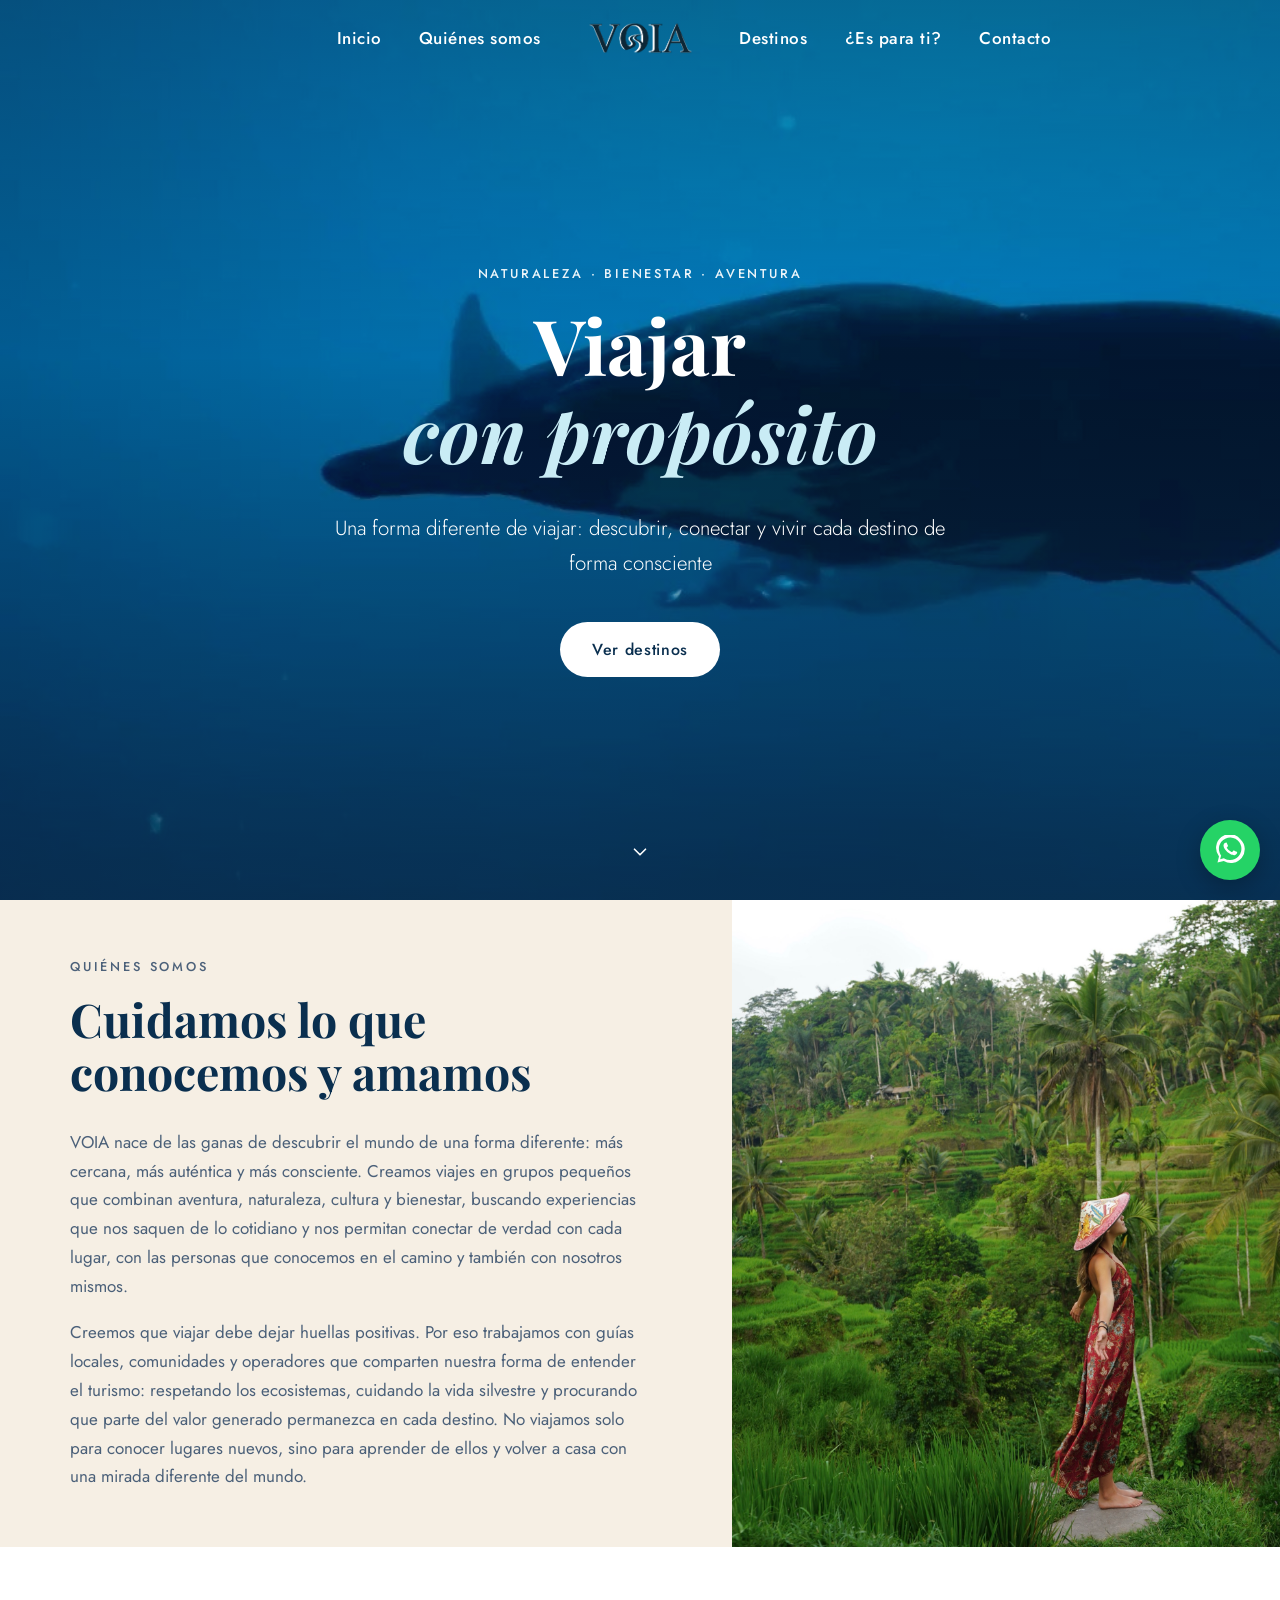
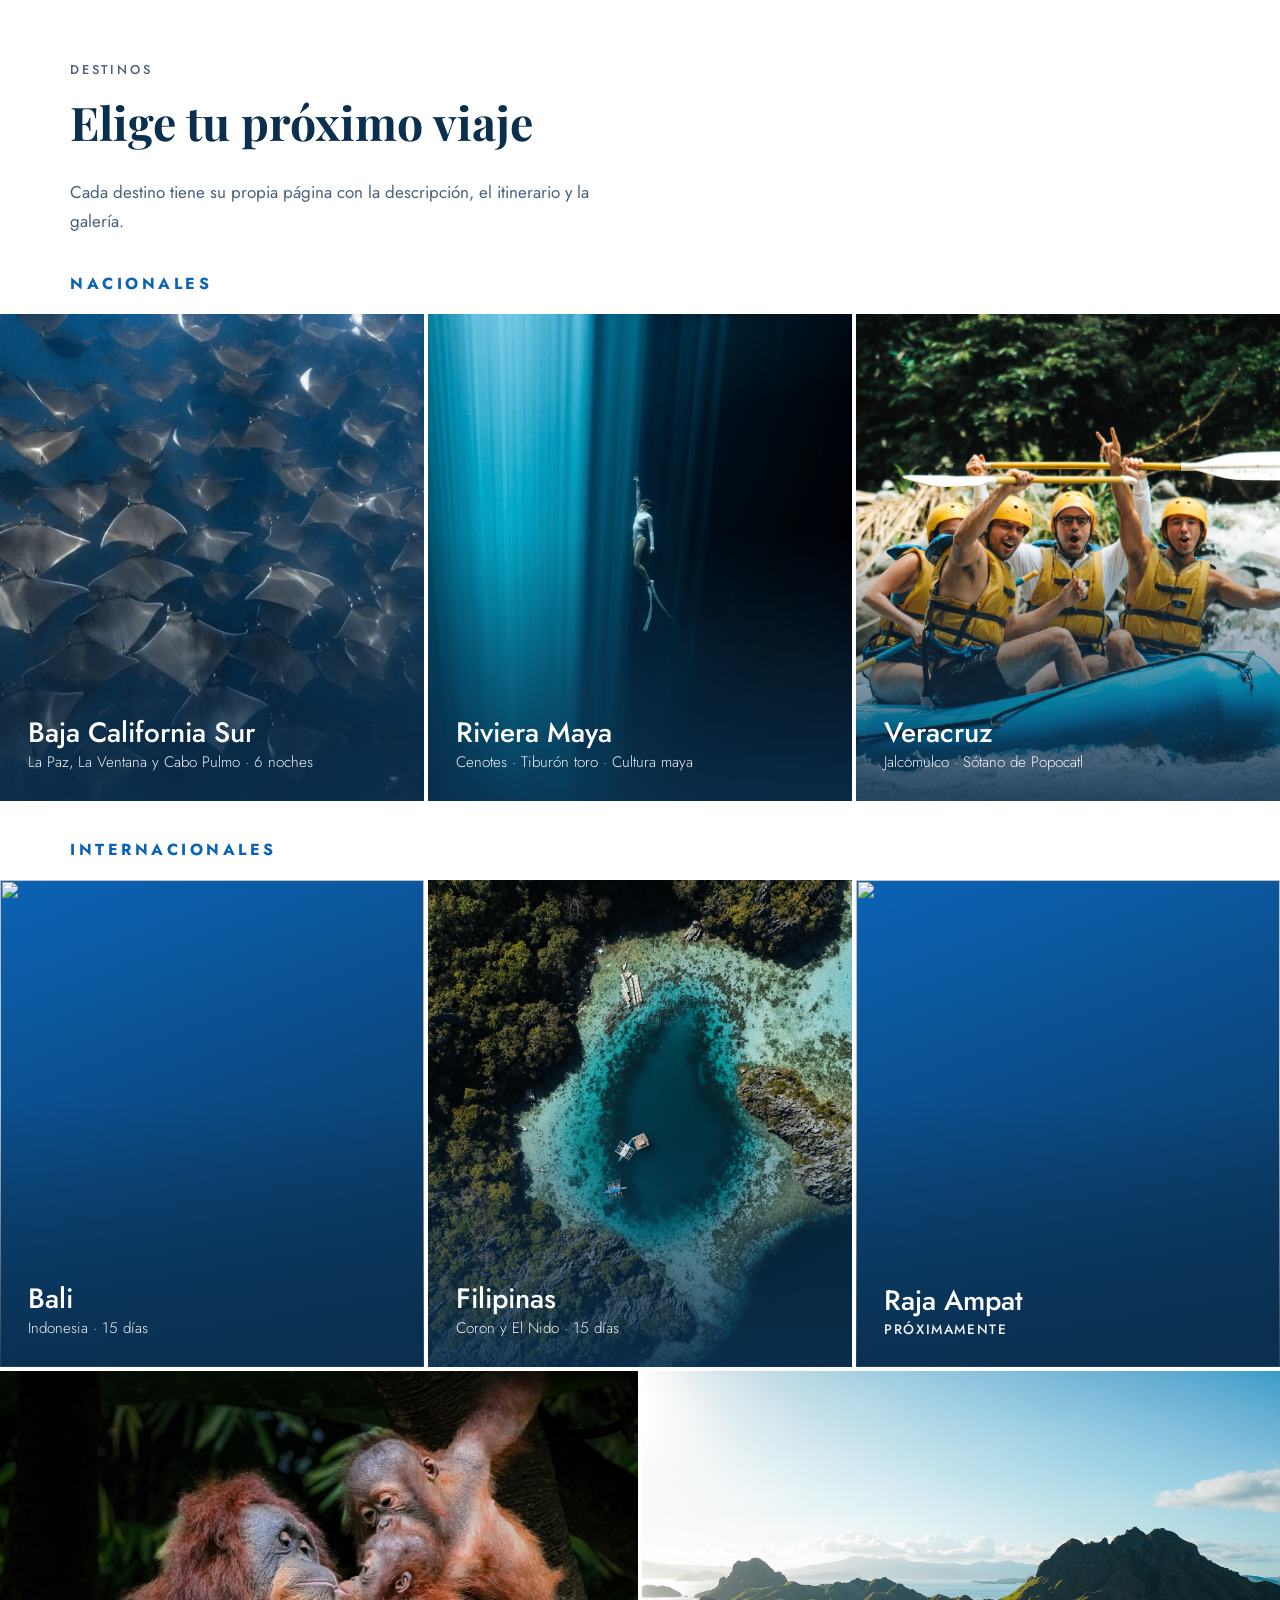
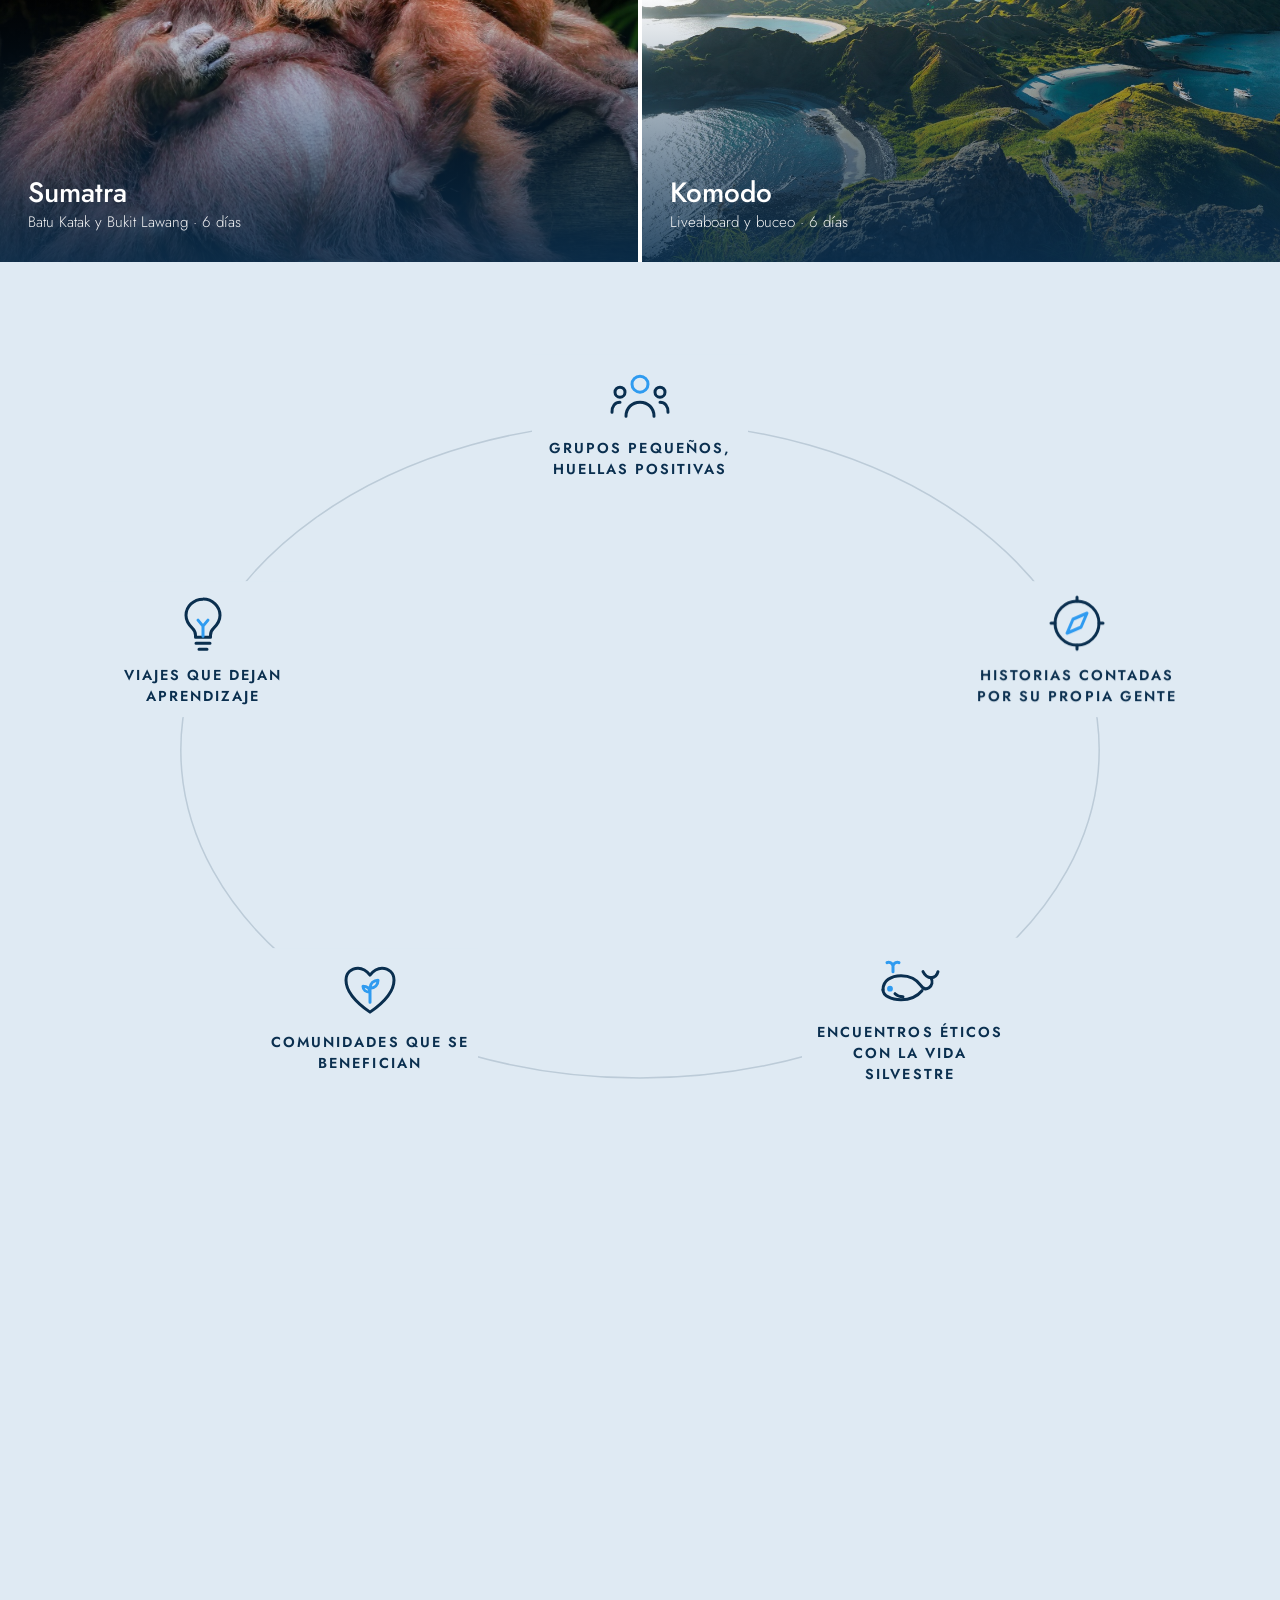
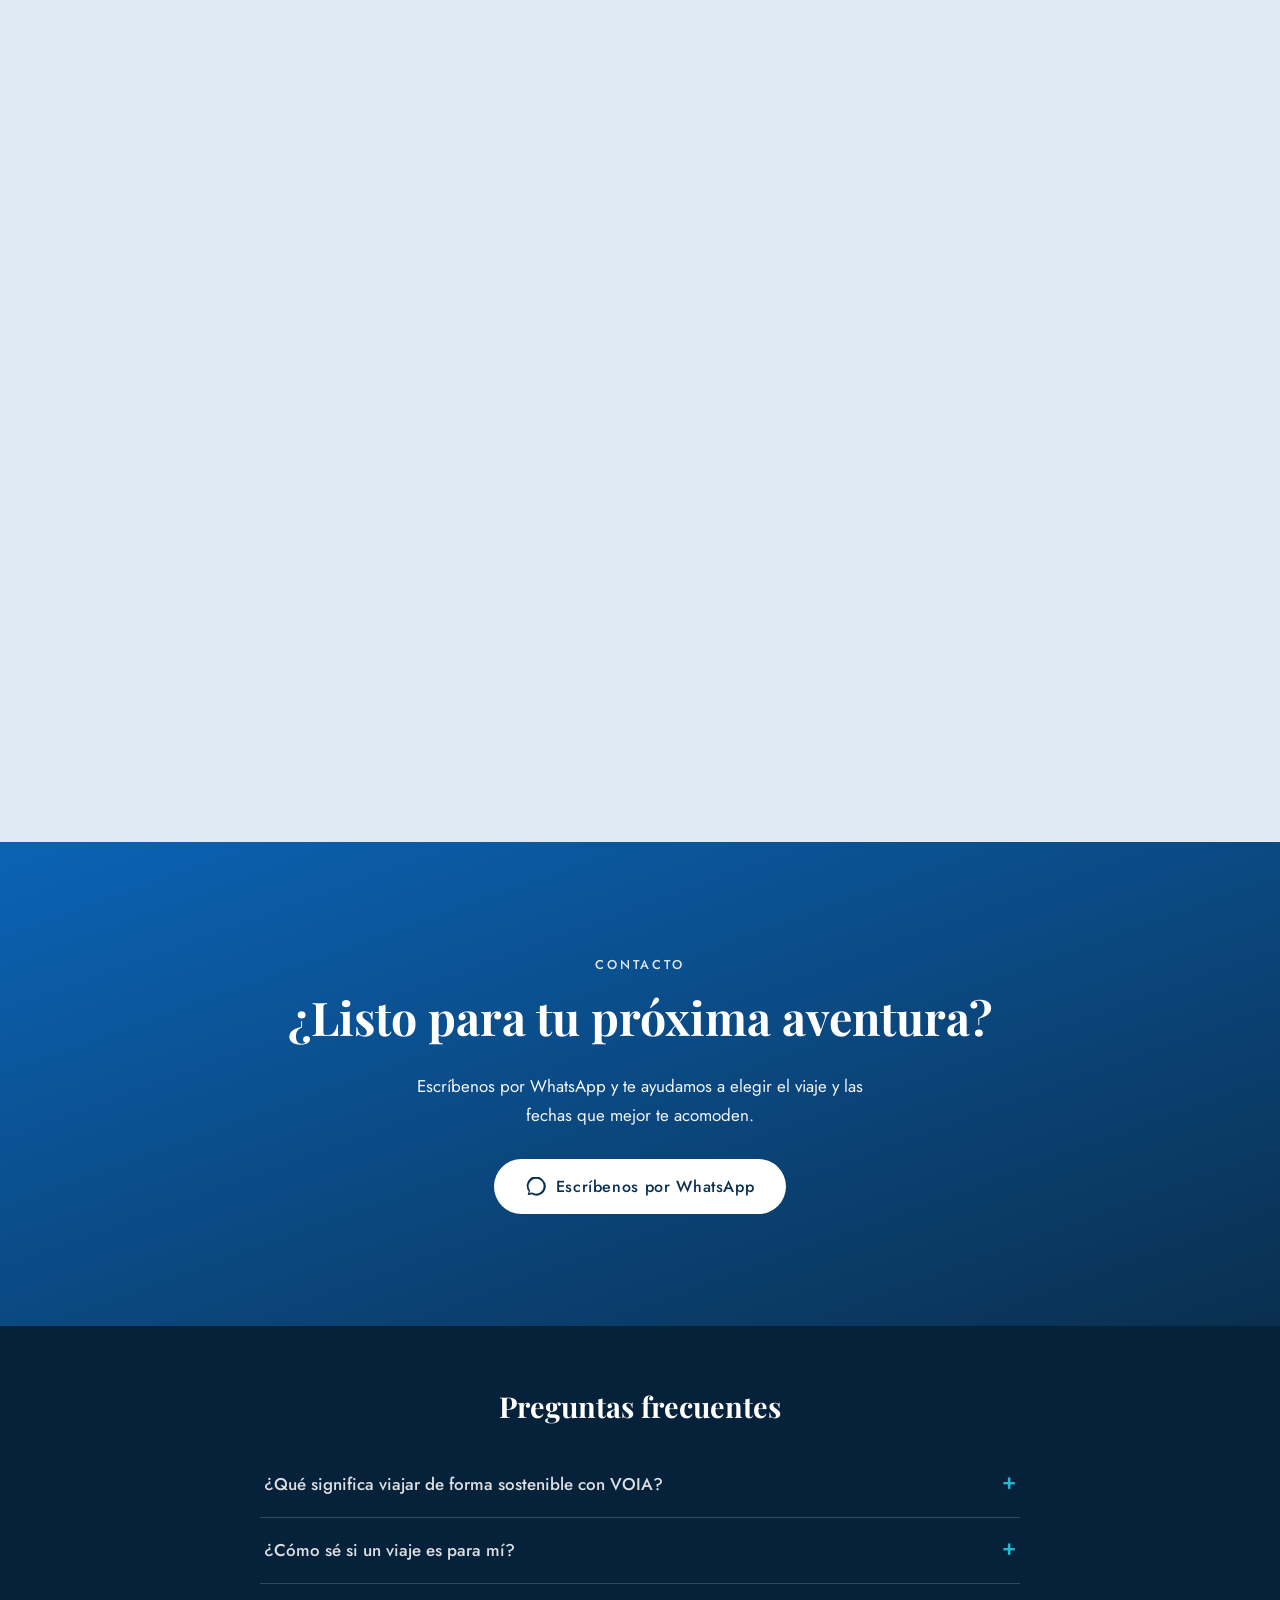
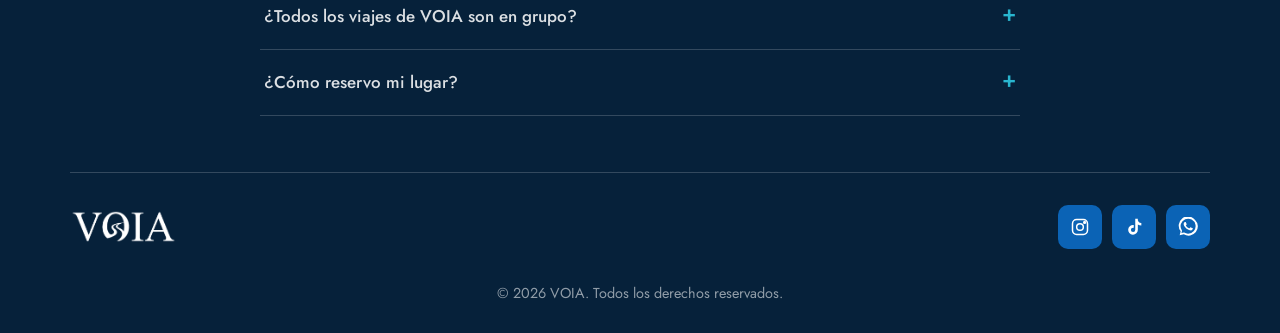
==== index.html @ d6bbbcda "Home hero: change subtitle to 'Viajar con propósito' Co-Authored-By: Claude Haiku 5.5 <noreply@anthr" ====
<!DOCTYPE html>
<html lang="es">
<head>
  <meta charset="UTF-8">
  <meta name="viewport" content="width=device-width, initial-scale=1">
  <title>VOIA | Viajar con sentido</title>
  <meta name="description" content="VOIA organiza viajes en grupos pequeños para reconectar con la naturaleza: Baja California Sur, Riviera Maya, Veracruz, Bali, Filipinas, Raja Ampat, Sumatra y Komodo.">
  <meta name="theme-color" content="#0a2f4f">
  <link rel="preconnect" href="https://fonts.googleapis.com">
  <link rel="preconnect" href="https://fonts.gstatic.com" crossorigin>
  <link href="https://fonts.googleapis.com/css2?family=Jost:wght@300;400;500;600&family=Playfair+Display:ital,wght@0,500;0,700;1,500&display=swap" rel="stylesheet">
  <link rel="preload" as="image" href="media/balimedia/web/herovoia-poster.jpg?v=3">
  <link rel="preload" as="image" href="media/logo/voia-blanco.png?v=2">
  <link rel="preload" as="image" href="media/logo/voia-azul.png?v=2">
  <link rel="icon" href="favicon.ico?v=2" sizes="32x32">
  <link rel="icon" type="image/png" sizes="48x48" href="media/logo/favicon-48.png?v=2">
  <link rel="icon" type="image/png" sizes="192x192" href="media/logo/favicon-192.png?v=2">
  <link rel="apple-touch-icon" href="media/logo/apple-touch-icon.png?v=2">
  <link rel="stylesheet" href="styles.css?v=20261007c">
  <noscript><style>.hero__video { opacity: 1 !important; }</style></noscript>
</head>
<body>
  <a class="skip-link" href="#destinos">Saltar al contenido</a>
  <div id="site-header"></div>

  <main>
    <!-- ============ INICIO (video) ============ -->
    <section class="hero" id="inicio" aria-label="Inicio">
      <video class="hero__video" autoplay muted loop playsinline preload="auto">
        <source src="media/balimedia/web/herovoia.mp4?v=3" type="video/mp4">
      </video>
      <div class="hero__shade"></div>
      <div class="hero__content">
        <p class="eyebrow">Naturaleza · Bienestar · Aventura</p>
        <h1>Viajar<br><em>con propósito</em></h1>
        <p class="hero__lead">Una forma diferente de viajar: descubrir, conectar y vivir cada destino de forma consciente</p>
        <a class="btn btn--light" href="#destinos">Ver destinos</a>
      </div>
      <a class="hero__scroll" href="#quienes-somos" aria-label="Bajar">
        <svg width="22" height="22" viewBox="0 0 24 24" fill="none" stroke="currentColor" stroke-width="1.8" stroke-linecap="round" stroke-linejoin="round" aria-hidden="true"><path d="M6 9l6 6 6-6"/></svg>
      </a>
    </section>

    <!-- ============ QUIÉNES SOMOS ============ -->
    <section class="about" id="quienes-somos">
      <div class="about__text">
        <p class="eyebrow eyebrow--dark">Quiénes somos</p>
        <h2>Cuidamos lo que conocemos y amamos</h2>
        <p>VOIA nace de las ganas de descubrir el mundo de una forma diferente: más cercana, más auténtica y más consciente. Creamos viajes en grupos pequeños que combinan aventura, naturaleza, cultura y bienestar, buscando experiencias que nos saquen de lo cotidiano y nos permitan conectar de verdad con cada lugar, con las personas que conocemos en el camino y también con nosotros mismos.</p>
        <p>Creemos que viajar debe dejar huellas positivas. Por eso trabajamos con guías locales, comunidades y operadores que comparten nuestra forma de entender el turismo: respetando los ecosistemas, cuidando la vida silvestre y procurando que parte del valor generado permanezca en cada destino. No viajamos solo para conocer lugares nuevos, sino para aprender de ellos y volver a casa con una mirada diferente del mundo.</p>
      </div>
      <div class="about__img">
        <img src="media/balimedia/bali1-web.jpg" alt="Una mujer con sombrero cónico y vestido rojo, de pie frente a los arrozales en terrazas de Bali" loading="lazy">
      </div>
    </section>

    <!-- ============ DESTINOS ============ -->
    <section class="destinations section" id="destinos">
      <div class="container destinations__head">
        <p class="eyebrow eyebrow--dark">Destinos</p>
        <h2>Elige tu próximo viaje</h2>
        <p>Cada destino tiene su propia página con la descripción, el itinerario y la galería.</p>
      </div>

      <h3 class="group-title container">Nacionales</h3>
      <div class="grid" id="gridNacionales"></div>

      <h3 class="group-title container">Internacionales</h3>
      <div class="grid" id="gridInternacionales"></div>
    </section>

    <!-- ============ VALOR DIFERENCIAL ============ -->
    <section class="values" id="diferencial" aria-labelledby="valuesTitle">
      <div class="values__sticky">
        <div class="values__stage">
          <!-- Trayectoria: se dibuja en sentido horario con el scroll (solo en pantallas anchas) -->
          <svg class="values__ring" aria-hidden="true" focusable="false"><path class="ring__track"/><path class="ring__draw" pathLength="1"/></svg>

          <div class="values__center">
            <div class="values__markwrap">
              <svg class="values__markring" viewBox="0 0 80 80" aria-hidden="true" focusable="false"><circle class="ring__track" cx="40" cy="40" r="37"/><circle class="ring__draw" cx="40" cy="40" r="37" pathLength="1" transform="rotate(-90 40 40)"/></svg>
              <svg class="values__mark" width="56" height="56" viewBox="0 0 64 64" fill="none" stroke-width="3" stroke-linecap="round" stroke-linejoin="round" aria-hidden="true"><path class="a" d="M32 54V30"/><path class="a" d="M32 34c0-9 6-14 16-14 0 9-6 14-16 14z"/><path d="M32 42c0-7-5-11-14-11 0 7 5 11 14 11z"/></svg>
            </div>
            <h2 id="valuesTitle"><span class="brand-inline">VOIA</span> Viajar <br>para <span class="brand-inline">aprender</span> <br><span class="brand-inline">VOIA</span> Aprender <br>para <span class="brand-inline">cuidar</span></h2>
            <p class="values__intro">En VOIA un viaje no termina cuando vuelves a casa. Diseñamos cada ruta para acercarte a su cultura y naturaleza. Buscamos aprender de las personas que nos reciben e impactar de forma positiva cada lugar. Estos son nuestros principios.</p>
          </div>

          <ul class="values__wheel">
          <li class="goal goal--top" style="--gx:0; --gy:-1">
            <div class="goal__face">
              <svg class="goal__icon" viewBox="0 0 64 64" fill="none" stroke-width="3" stroke-linecap="round" stroke-linejoin="round" aria-hidden="true"><circle class="a" cx="32" cy="20" r="8"/><path d="M18 52c0-8 6-14 14-14s14 6 14 14"/><circle cx="12" cy="28" r="5"/><path d="M4 48c0-6 3-10 8-10"/><circle cx="52" cy="28" r="5"/><path d="M60 48c0-6-3-10-8-10"/></svg>
              <h3 class="goal__title"><button type="button" class="goal__toggle" aria-expanded="false" aria-controls="goal-desc-1">Grupos pequeños, huellas positivas</button></h3>
            </div>
            <div class="goal__panel" id="goal-desc-1">
              <strong class="goal__panel-title" aria-hidden="true">Grupos pequeños, huellas positivas</strong>
              <p>Viajamos en grupos pequeños para conocernos, compartir la aventura y llegar a lugares donde un grupo grande tendría más dificultades. En cada destino buscamos aportar algo positivo y dejar los lugares mejor de como los encontramos.</p>
            </div>
          </li>
          <li class="goal" style="--gx:0.951; --gy:-0.309">
            <div class="goal__face">
              <svg class="goal__icon" viewBox="0 0 64 64" fill="none" stroke-width="3" stroke-linecap="round" stroke-linejoin="round" aria-hidden="true"><circle cx="32" cy="32" r="22"/><path class="a" d="M42 22l-6 14-14 6 6-14z"/><path d="M32 6v4M32 54v4M6 32h4M54 32h4"/></svg>
              <h3 class="goal__title"><button type="button" class="goal__toggle" aria-expanded="false" aria-controls="goal-desc-2">Historias contadas por su propia gente</button></h3>
            </div>
            <div class="goal__panel" id="goal-desc-2">
              <strong class="goal__panel-title" aria-hidden="true">Historias contadas por su propia gente</strong>
              <p>Recorremos cada destino con guías locales que conocen sus caminos, su historia y su vida cotidiana. Nos ayudan a reconocer lo que vemos y comparten su manera de vivir y entender el lugar que visitamos.</p>
            </div>
          </li>
          <li class="goal" style="--gx:0.588; --gy:0.809">
            <div class="goal__face">
              <svg class="goal__icon" viewBox="0 0 64 64" fill="none" stroke-width="3" stroke-linecap="round" stroke-linejoin="round" aria-hidden="true"><path d="M5 42C5 33 13 28 23 28c9 0 16 4 20 10 2 3 5 4 8 2 3-2 4-6 2-10"/><path d="M53 30c-3 0-6-2-8-6M53 30c3 0 6-2 7-6"/><path d="M5 42c0 6 8 10 18 10 9 0 16-3 21-9"/><path d="M17 46c2 2 5 3 8 3"/><path class="a" d="M15 24v-6M15 18c-1-3-4-4-6-3M15 18c1-3 4-4 6-3"/><circle class="a" cx="12" cy="41" r="1.4"/></svg>
              <h3 class="goal__title"><button type="button" class="goal__toggle" aria-expanded="false" aria-controls="goal-desc-3">Encuentros éticos con la vida silvestre</button></h3>
            </div>
            <div class="goal__panel" id="goal-desc-3">
              <strong class="goal__panel-title" aria-hidden="true">Encuentros éticos con la vida silvestre</strong>
              <p>Ver animales en libertad es una de las grandes joyas del viaje. Mantenemos la distancia, evitamos alimentarlos o perseguirlos y seguimos las indicaciones de los guías. Cada encuentro depende de los animales y de las condiciones.</p>
            </div>
          </li>
          <li class="goal" style="--gx:-0.588; --gy:0.809">
            <div class="goal__face">
              <svg class="goal__icon" viewBox="0 0 64 64" fill="none" stroke-width="3" stroke-linecap="round" stroke-linejoin="round" aria-hidden="true"><path d="M32 54C12 40 8 30 8 22c0-7 5-12 12-12 5 0 9 3 12 7 3-4 7-7 12-7 7 0 12 5 12 12 0 8-4 18-24 32z"/><path class="a" d="M32 44V30m0 0c0-5 4-8 8-8 0 5-3 8-8 8zm0 4c0-4-3-6-7-6 0 4 3 6 7 6z"/></svg>
              <h3 class="goal__title"><button type="button" class="goal__toggle" aria-expanded="false" aria-controls="goal-desc-4">Comunidades que se benefician</button></h3>
            </div>
            <div class="goal__panel" id="goal-desc-4">
              <strong class="goal__panel-title" aria-hidden="true">Comunidades que se benefician</strong>
              <p>Elegimos alojamientos, restaurantes, guías y otros servicios locales para que parte del dinero del viaje llegue a quienes viven en el destino. Sus negocios y su trabajo son parte de lo que hace posible nuestra experiencia.</p>
            </div>
          </li>
          <li class="goal" style="--gx:-0.951; --gy:-0.309">
            <div class="goal__face">
              <svg class="goal__icon" viewBox="0 0 64 64" fill="none" stroke-width="3" stroke-linecap="round" stroke-linejoin="round" aria-hidden="true"><path d="M32 8C22.5 8 15 15.2 15 24.2c0 5.8 2.8 9.6 6.5 13 2.1 2 3 3.8 3 6.8V46h15v-2c0-3 .9-4.8 3-6.8 3.7-3.4 6.5-7.2 6.5-13C49 15.2 41.5 8 32 8z"/><path d="M25 52h14M28 58h8"/><path class="a" d="M27 29l5 6 5-6M32 35v10"/></svg>
              <h3 class="goal__title"><button type="button" class="goal__toggle" aria-expanded="false" aria-controls="goal-desc-5">Viajes que dejan aprendizaje</button></h3>
            </div>
            <div class="goal__panel" id="goal-desc-5">
              <strong class="goal__panel-title" aria-hidden="true">Viajes que dejan aprendizaje</strong>
              <p>Queremos que te lleves algo más que buenas fotos. Por eso, en cada viaje buscamos conocer la cultura y tradiciones de cada lugar, así como los retos que enfrentan. Que vuelvas con historias, conocimientos y una mirada más consciente sobre los lugares que visitas.</p>
            </div>
          </li>
          </ul>

          <svg class="values__head" aria-hidden="true" focusable="false"><circle r="6"/></svg>
        </div>
      </div>
    </section>

    <!-- ============ CONTACTO ============ -->
    <section class="contact section" id="contacto">
      <div class="container contact__inner">
        <p class="eyebrow">Contacto</p>
        <h2>¿Listo para tu próxima aventura?</h2>
        <p>Escríbenos por WhatsApp y te ayudamos a elegir el viaje y las fechas que mejor te acomoden.</p>
        <a class="btn btn--light" href="#" data-wa>
          <svg width="20" height="20" viewBox="0 0 24 24" fill="currentColor" aria-hidden="true"><path d="M20.5 3.5A11 11 0 0 0 3.2 17.1L2 22l5-1.3A11 11 0 0 0 20.5 3.5zM12 20a9 9 0 0 1-4.6-1.3l-.3-.2-3 .8.8-2.9-.2-.3A9 9 0 1 1 12 20z"/></svg>
          Escríbenos por WhatsApp
        </a>
      </div>
    </section>
  </main>

  <div id="site-footer"></div>

  <script src="data.js?v=20261007c"></script>
  <script src="site.js?v=20261007c"></script>
  <script src="home.js?v=20261007c"></script>
  <script src="values.js?v=20261007c"></script>
</body>
</html>
---- styles.css ----
:root {
  --navy: #0a2f4f;
  --blue: #0b63b5;
  --blue-bright: #2f9bf0;
  --aqua: #29b6cf;
  --sky: #dfeaf3;
  --sand: #f6efe4;
  --forest: #1f5c4d;
  --ink: #10233a;
  --muted: #4b6079;
  --line: #cfe0ee;
  --white: #fff;
  --font-body: "Jost", system-ui, sans-serif;
  --font-display: "Playfair Display", Georgia, serif;
  --nav-h: 76px;
  --ease: cubic-bezier(.22, .61, .36, 1);
}

*, *::before, *::after { box-sizing: border-box; }
html { scroll-behavior: smooth; scroll-padding-top: var(--nav-h); }
body { margin: 0; font-family: var(--font-body); font-size: 1.0625rem; line-height: 1.7; color: var(--ink); background: var(--white); -webkit-font-smoothing: antialiased; }
img, video { max-width: 100%; display: block; }
a { color: inherit; }
h1, h2, h3 { font-family: var(--font-display); line-height: 1.15; margin: 0 0 .6em; color: var(--navy); }
h2 { font-size: clamp(1.9rem, 4vw, 2.9rem); }
p { margin: 0 0 1em; }
:focus-visible { outline: 3px solid var(--blue-bright); outline-offset: 3px; }

.container { width: min(1140px, 100% - 32px); margin-inline: auto; }
.section { padding: clamp(64px, 10vw, 112px) 0; }
.skip-link { position: absolute; left: -999px; top: 8px; background: var(--white); padding: 8px 14px; z-index: 200; }
.skip-link:focus { left: 8px; }

.eyebrow { font-size: .8rem; letter-spacing: .22em; text-transform: uppercase; font-weight: 500; color: rgba(255,255,255,.92); margin-bottom: 1.2em; }
.eyebrow--dark { color: var(--blue); }

/* Títulos en mayúsculas espaciadas (estilo de las páginas de destino) */
.h-caps { font-family: var(--font-body); font-weight: 500; text-transform: uppercase; letter-spacing: .14em; font-size: clamp(1.5rem, 3vw, 2.1rem); }
.h-sub { font-family: var(--font-body); font-weight: 600; text-transform: uppercase; letter-spacing: .14em; font-size: .95rem; margin: 2em 0 1em; }

/* Botones */
.btn { display: inline-flex; align-items: center; gap: 10px; padding: 14px 32px; min-height: 48px; border-radius: 999px; font-weight: 500; letter-spacing: .04em; text-decoration: none; cursor: pointer; border: 0; font-family: inherit; font-size: 1rem; transition: transform .25s var(--ease), background .25s, color .25s; }
.btn:hover { transform: translateY(-2px); }
.btn--light { background: var(--white); color: var(--navy); }
.btn--light:hover { background: var(--aqua); }
.btn--solid { background: var(--blue); color: var(--white); }
.btn--solid:hover { background: var(--navy); }
.link-btn { background: none; border: 0; color: var(--blue); font: inherit; font-weight: 500; text-decoration: underline; text-underline-offset: 4px; cursor: pointer; min-height: 44px; padding: 0 4px; }
.link-btn:hover { color: var(--navy); }
.chip { display: inline-block; background: var(--sky); color: var(--blue); padding: 4px 14px; border-radius: 999px; font-size: .9rem; font-weight: 500; }

/* ---------- MENÚ ---------- */
.nav { position: fixed; inset: 0 0 auto 0; z-index: 100; height: var(--nav-h); transition: background .3s, box-shadow .3s; }
.nav.is-solid { background: rgba(255,255,255,.96); backdrop-filter: blur(10px); box-shadow: 0 1px 0 rgba(10,47,79,.08); }
.nav__inner { height: 100%; display: flex; justify-content: center; align-items: center; }
.nav__links { display: grid; grid-template-columns: 1fr auto 1fr; align-items: center; column-gap: clamp(20px, 3vw, 44px); width: min(1180px, 100% - 32px); list-style: none; margin: 0; padding: 0; }
.nav__group { display: flex; align-items: center; gap: clamp(14px, 2.6vw, 40px); }
.nav__group--l { justify-content: flex-end; }
.nav__group--r { justify-content: flex-start; }
.nav__links a { text-decoration: none; color: var(--white); font-weight: 500; letter-spacing: .03em; padding: 10px 2px; position: relative; transition: color .3s; }
.nav__links a:not(.logo)::after { content: ""; position: absolute; left: 0; right: 100%; bottom: 4px; height: 2px; background: var(--aqua); transition: right .3s var(--ease); }
.nav__links a:not(.logo):hover::after { right: 0; }
.nav.is-solid .nav__links a { color: var(--navy); }
.logo { font-family: var(--font-display); font-weight: 700; font-size: 1.9rem; letter-spacing: .28em; padding-left: .28em !important; }
/* Logo del menú: dos versiones del mismo diseño. Blanco sobre el video / la portada; azul cuando el menú se vuelve blanco al bajar. */
/* Tamaño: la tinta del logo mide 101 px de ancho, igual que el texto "VOIA" anterior, y la caja del menú conserva su ancho (118 px)
   para que los enlaces queden exactamente donde estaban. */
.logo--img { display: grid; place-items: center; width: 118px; padding: 0 !important; line-height: 0; letter-spacing: 0; }
.logo--img .logo__img { grid-area: 1 / 1; width: 107px; height: auto; transition: opacity .3s; }
.logo--img .logo__img--azul { opacity: 0; }
.nav.is-solid .logo--img .logo__img--blanco { opacity: 0; }
.nav.is-solid .logo--img .logo__img--azul { opacity: 1; }
.nav__toggle { display: none; }

/* ---------- PORTADA ---------- */
.hero { position: relative; min-height: 100svh; display: grid; place-items: center; text-align: center; color: var(--white); overflow: hidden; background: var(--navy) url("media/balimedia/web/herovoia-poster.jpg?v=3") center / cover no-repeat; }
.hero__video { position: absolute; inset: 0; width: 100%; height: 100%; object-fit: cover; opacity: 0; transition: opacity .8s ease; }
/* El video solo se muestra cuando de verdad está corriendo (home.js agrega is-video-on). Mientras tanto, o si el navegador bloquea
   el autoplay, se ve la imagen de portada del fondo, sin botones ni el círculo de play de Safari. */
.hero.is-video-on .hero__video { opacity: 1; }
.hero__shade { position: absolute; inset: 0; background: linear-gradient(180deg, rgba(10,47,79,.55) 0%, rgba(10,47,79,.2) 40%, rgba(10,47,79,.78) 100%); }
.hero__content { position: relative; padding: 120px 16px 80px; max-width: 860px; }
.hero h1 { color: var(--white); font-size: clamp(2.4rem, 7vw, 4.8rem); margin-bottom: .45em; }
.hero h1 em { color: #c9ecf5; }
.hero__lead { font-size: clamp(1.05rem, 2vw, 1.28rem); font-weight: 300; max-width: 620px; margin: 0 auto 2em; }
.hero__scroll { position: absolute; bottom: 24px; left: 50%; translate: -50% 0; color: var(--white); width: 48px; height: 48px; display: grid; place-items: center; animation: bob 2.4s ease-in-out infinite; }
@keyframes bob { 50% { transform: translateY(8px); } }
/* Respaldo: por si Safari dibuja su botón de play sobre el video bloqueado (el video ya está oculto con opacity: 0 hasta que corre) */
.hero__video::-webkit-media-controls,
.hero__video::-webkit-media-controls-panel,
.hero__video::-webkit-media-controls-overlay-play-button,
.hero__video::-webkit-media-controls-start-playback-button { display: none !important; -webkit-appearance: none; }

/* ---------- QUIÉNES SOMOS ---------- */
/* La sección ocupa todo el ancho: [margen] [texto] [espacio] [imagen hasta el borde derecho].
   El texto conserva su posición de siempre (alineado con el resto de la página). */
.about {
  --gap: clamp(32px, 6vw, 80px);
  --wrap: min(1140px, 100% - 32px);
  background: var(--sand);
  display: grid;
  grid-template-columns: calc((100% - var(--wrap)) / 2) calc((var(--wrap) - var(--gap)) * .55) var(--gap) 1fr;
  overflow: hidden;
}
.about__text { grid-column: 2; grid-row: 1; align-self: center; padding-block: clamp(36px, 4.5vw, 56px); }
.about__text > :last-child { margin-bottom: 0; }
.about__text p { color: var(--muted); max-width: 58ch; }
.about__img { grid-column: 4; grid-row: 1; position: relative; min-height: 0; }
.about__img img { position: absolute; inset: 0; display: block; width: 100%; height: 100%; object-fit: cover; object-position: 65% 88%; border-radius: 0; }

/* ---------- VALOR DIFERENCIAL ---------- */
/* Rueda interactiva: el mensaje central y las cinco metas aparecen con el scroll.
   Modos (los pone values.js): is-wheel = rueda en pantallas anchas · is-stack = tarjetas en pantallas angostas
   is-scrolly = la sección queda fija mientras dura la animación (se desactiva con "reducir movimiento"). */
.values { --stage-top: 0px; --sl: 300; background: var(--sky); text-align: center; position: relative; }
.values svg { stroke: var(--navy); }
.values svg .a { stroke: var(--blue-bright); }
.brand-inline { color: var(--blue); }

.values__stage { position: relative; display: flex; flex-direction: column; align-items: center; justify-content: center; gap: clamp(14px, 3vh, 28px); padding: clamp(56px, 9vw, 96px) 16px; }
.values.is-scrolly, .values.is-wheel { --stage-top: var(--nav-h); }
.values.is-scrolly { height: calc(100vh + var(--sl) * 1vh); height: calc(100svh + var(--sl) * 1svh); }
.values.is-scrolly .values__sticky { position: sticky; top: 0; height: 100vh; height: 100svh; overflow: hidden; }
.values.is-wheel:not(.is-scrolly) .values__sticky { position: relative; height: max(100svh, 720px); }
.values.is-scrolly .values__stage, .values.is-wheel .values__stage { position: absolute; inset: var(--stage-top) 0 0 0; padding: 8px 16px 12px; }
.values.is-wheel .values__stage { display: block; padding: 0; }

/* Mensaje central */
.values__center { width: min(100%, 560px); opacity: var(--ci, 1); transform: translateY(calc((1 - var(--ci, 1)) * 18px)); }
.values__markwrap { position: relative; display: grid; place-items: center; width: 64px; height: 64px; margin: 0 auto 8px; }
.values__markring { position: absolute; inset: 0; width: 100%; height: 100%; }
.values__mark { width: 40px; height: 40px; }
.values h2 { font-family: var(--font-body); font-weight: 600; text-transform: uppercase; letter-spacing: .12em; font-size: clamp(1rem, 4.4vw, 1.6rem); line-height: 1.3; margin: 0 0 .5em; text-wrap: balance; }
.values__intro { margin: 0 auto; max-width: 52ch; color: var(--ink); font-size: clamp(.875rem, 2.9vw, 1rem); line-height: 1.55; }
.values.is-wheel .values__center { position: absolute; left: 50%; top: 50%; width: var(--cw, 440px); transform: translate(-50%, calc(-50% + var(--dy, 0px) + (1 - var(--ci, 1)) * 18px)); }
.values.is-wheel .values__markwrap { width: 44px; height: 44px; }
.values.is-wheel .values__markring { display: none; }
.values.is-wheel h2 { font-size: calc(clamp(1.05rem, 1.65rem * var(--s, 1), 1.65rem) * var(--cs, 1)); }
.values.is-wheel .values__intro { font-size: max(.85rem, calc(.95rem * var(--cs, 1))); }
.values.is-tight .values__markwrap { display: none; }
.values.is-tighter .values__intro { position: absolute; width: 1px; height: 1px; margin: -1px; overflow: hidden; clip: rect(0 0 0 0); white-space: nowrap; }

/* Trayectoria (se dibuja en sentido horario desde las 12) */
.values__ring, .values__head { display: none; position: absolute; inset: 0; width: 100%; height: 100%; overflow: visible; pointer-events: none; }
.values.is-wheel .values__ring, .values.is-wheel .values__head { display: block; }
.ring__track { fill: none; stroke: rgba(10, 47, 79, .16); stroke-width: 1.5; }
.ring__draw { fill: none; stroke: var(--blue-bright); stroke-width: 2.5; stroke-linecap: round; stroke-dasharray: 1 1; stroke-dashoffset: 1; }
.values__head circle { fill: var(--blue-bright); stroke: var(--sky); stroke-width: 3; opacity: 0; }

/* Las cinco metas */
.values__wheel { list-style: none; margin: 0; padding: 0; }
.values.is-wheel .values__wheel { position: absolute; inset: 0; pointer-events: none; }
.values.is-wheel .goal { position: absolute; left: calc(50% + var(--rx, 300px) * var(--gx)); top: calc(50% + var(--ry, 220px) * var(--gy)); width: calc(216px * var(--s, 1)); transform: translate(-50%, -50%); pointer-events: auto; }
.values.is-stack .values__wheel { display: grid; grid-template-columns: repeat(2, minmax(0, 1fr)); gap: 12px; width: min(100%, 600px); }
.values.is-stack .goal { align-self: start; }
.values.is-stack .goal:nth-child(even) { margin-top: 18px; }
.values.is-stack .goal:last-child { grid-column: 1 / -1; justify-self: center; width: calc(50% - 6px); }

.goal.is-active { z-index: 20; }
.goal.is-pending { pointer-events: none; } /* aún sin aparecer: no reacciona al ratón, pero el teclado sí puede llegar */
.goal__face { position: relative; display: flex; flex-direction: column; align-items: center; gap: calc(10px * var(--s, 1)); padding: 10px 8px; background: var(--sky); opacity: var(--g, 1); transform: translateY(calc((1 - var(--g, 1)) * 28px)) scale(calc(.92 + .08 * var(--g, 1))); will-change: transform, opacity; }
.values.is-stack .goal__face { background: rgba(255, 255, 255, .62); border-radius: 14px; padding: 14px 8px 12px; }
.goal__icon { flex: none; width: calc(64px * var(--s, 1)); height: calc(64px * var(--s, 1)); }
.values.is-stack .goal__icon { width: 46px; height: 46px; }
.goal__title { font-family: var(--font-body); font-weight: 600; text-transform: uppercase; letter-spacing: .14em; font-size: max(.75rem, calc(.9rem * var(--s, 1))); line-height: 1.45; margin: 0; color: var(--navy); }
.values.is-stack .goal__title { font-size: .76rem; letter-spacing: .1em; }
.goal__toggle { background: none; border: 0; padding: 0; margin: 0; font: inherit; color: inherit; letter-spacing: inherit; text-transform: inherit; text-align: inherit; cursor: pointer; }
.goal__toggle::after { content: ""; position: absolute; inset: -6px; }
.goal__toggle:focus-visible { outline: none; }
.goal__toggle:focus-visible::after { outline: 3px solid var(--blue-bright); border-radius: 12px; }

/* Tarjeta con la descripción (cursor, foco de teclado o toque) */
.goal__panel { position: absolute; left: 50%; top: 50%; z-index: 30; width: min(290px, calc(100vw - 32px)); padding: 18px 20px 20px; border-radius: 12px; background: rgba(10, 47, 79, .96); color: var(--white); text-align: left; box-shadow: 0 18px 40px rgba(6, 33, 58, .35); opacity: 0; visibility: hidden; pointer-events: none; transform: translate(-50%, -50%) scale(.94); transition: opacity .28s var(--ease), transform .28s var(--ease), visibility 0s linear .28s; }
.goal__panel-title { display: block; font-family: var(--font-body); font-weight: 600; text-transform: uppercase; letter-spacing: .12em; font-size: .78rem; color: var(--aqua); margin-bottom: 8px; }
.goal__panel p { margin: 0; font-size: .95rem; line-height: 1.55; color: var(--white); }
.goal.is-active .goal__panel { opacity: 1; visibility: visible; pointer-events: auto; transform: translate(-50%, -50%) scale(1.03); transition-delay: 0s; }
.values.is-wheel .goal--top .goal__panel { top: 0; transform: translate(-50%, 0) scale(.94); }
.values.is-wheel .goal--top.is-active .goal__panel { transform: translate(-50%, 0) scale(1.03); }
/* Pantallas angostas: la descripción se abre como una hoja arriba (con la sección fija) o abajo (sin animación) */
.values.is-stack .goal__panel { left: 16px; right: 16px; width: auto; transform: translateY(-10px) scale(.98); }
.values.is-stack.is-scrolly .goal__panel { top: 8px; }
.values.is-stack:not(.is-scrolly) .goal__panel { position: fixed; top: auto; bottom: 16px; transform: translateY(12px) scale(.98); }
.values.is-stack .goal.is-active .goal__panel { transform: translateY(0) scale(1); }

/* Pantallas angostas y bajas: versión compacta para que todo quepa mientras la sección está fija */
.values.is-compact .values__markwrap { width: 48px; height: 48px; }
.values.is-compact .values__mark { width: 30px; height: 30px; }
.values.is-compact h2 { font-size: clamp(.95rem, 4vw, 1.3rem); }
.values.is-compact .values__intro { font-size: .8rem; line-height: 1.45; }
.values.is-compact .values__wheel { gap: 8px; }
.values.is-compact .goal:nth-child(even) { margin-top: 12px; }
.values.is-compact .goal__face { padding: 8px 6px; gap: 6px; }
.values.is-compact .goal__icon { width: 34px; height: 34px; }
.values.is-compact .goal__title { font-size: .68rem; letter-spacing: .08em; }

/* ---------- DESTINOS (inicio) ---------- */
.destinations { padding-bottom: 0; }
.destinations__head { margin-bottom: 24px; }
.destinations__head p { color: var(--muted); max-width: 52ch; }
.group-title { font-family: var(--font-body); font-size: 1rem; letter-spacing: .22em; text-transform: uppercase; color: var(--blue); margin: 40px auto 20px; }
.grid { display: grid; gap: 4px; margin-bottom: 4px; }
.destinations .grid:last-child { margin-bottom: 0; }
.grid--3 { grid-template-columns: repeat(3, 1fr); }
.grid--5 { grid-template-columns: repeat(6, 1fr); }
.grid--5 .tile:nth-child(-n+3) { grid-column: span 2; }
.grid--5 .tile:nth-child(n+4) { grid-column: span 3; aspect-ratio: 1.3; }
.tile { position: relative; display: block; aspect-ratio: 4 / 4.6; overflow: hidden; background: linear-gradient(160deg, var(--blue), var(--navy)); color: var(--white); text-decoration: none; }
.tile img { position: absolute; inset: 0; width: 100%; height: 100%; object-fit: cover; transition: transform .8s var(--ease); }
.tile::after { content: ""; position: absolute; inset: 0; background: linear-gradient(180deg, transparent 45%, rgba(10,47,79,.88)); }
.tile:hover img, .tile:focus-visible img { transform: scale(1.06); }
.tile--soon { cursor: default; }
.tile--soon:hover img { transform: none; }
.tile--soon .tile__meta { font-weight: 500; letter-spacing: .12em; text-transform: uppercase; font-size: .85rem; }
.tile__label { position: absolute; left: 28px; right: 28px; bottom: 26px; z-index: 1; }
.tile__name { font-family: var(--font-body); font-weight: 500; font-size: clamp(1.3rem, 2.2vw, 1.75rem); display: block; line-height: 1.25; }
.tile__meta { display: block; font-size: .95rem; font-weight: 300; opacity: .95; }

/* ---------- CONTACTO ---------- */
.contact { background: linear-gradient(160deg, var(--blue) 0%, var(--navy) 100%); color: var(--white); text-align: center; }
.contact h2 { color: var(--white); }
.contact p { opacity: .95; max-width: 48ch; margin-inline: auto; }
.contact .btn { margin-top: 12px; }

/* ---------- PIE DE PÁGINA ---------- */
.footer { background: #06213a; color: rgba(255,255,255,.86); padding: 64px 0 28px; }
.faq { max-width: 760px; margin: 0 auto 56px; }
.faq h2 { color: var(--white); font-size: 1.8rem; text-align: center; margin-bottom: 1em; }
.faq details { border-bottom: 1px solid rgba(255,255,255,.18); }
.faq summary { cursor: pointer; padding: 18px 4px; font-weight: 500; list-style: none; display: flex; justify-content: space-between; gap: 16px; min-height: 48px; }
.faq summary::-webkit-details-marker { display: none; }
.faq summary::after { content: "+"; font-size: 1.4rem; line-height: 1; color: var(--aqua); transition: transform .25s; }
.faq details[open] summary::after { transform: rotate(45deg); }
.faq details p { padding: 0 4px 18px; margin: 0; color: rgba(255,255,255,.75); }
.footer__bar { display: flex; flex-wrap: wrap; gap: 24px 40px; align-items: center; justify-content: space-between; padding-top: 32px; border-top: 1px solid rgba(255,255,255,.18); }
.logo--footer { color: var(--white); text-decoration: none; display: block; padding: 0 !important; line-height: 0; }
/* Mismo tamaño que el texto VOIA anterior (la tinta mide ~101 px de ancho; el lienzo del PNG es 6 % más ancho). */
.logo--footer img { display: block; width: 107px; height: auto; }
.social { display: flex; gap: 10px; }
.social a { width: 44px; height: 44px; display: grid; place-items: center; border-radius: 10px; background: var(--blue); color: var(--white); transition: background .25s; }
.social a:hover { background: var(--aqua); color: var(--navy); }
.copy { text-align: center; font-size: .9rem; opacity: .65; margin: 32px 0 0; }

.wa-float { position: fixed; right: 20px; bottom: 20px; z-index: 90; width: 60px; height: 60px; border-radius: 50%; background: #25d366; color: var(--white); display: grid; place-items: center; box-shadow: 0 8px 24px rgba(0,0,0,.25); transition: transform .25s var(--ease); }
.wa-float:hover { transform: scale(1.08); }

/* Recuadro destacado de la sección de pagos */
.pay__aviso { margin: 1.2em 0 1.8em; padding: 16px 20px; background: var(--sky); border-left: 4px solid var(--blue); border-radius: 0; color: var(--navy); line-height: 1.6; }
.note { font-size: .9rem; color: var(--muted); font-style: italic; }

/* =====================================================
   PÁGINA DE DESTINO
   ===================================================== */
.phero { position: relative; min-height: min(78vh, 640px); display: grid; align-items: end; background-size: cover; background-position: center; background-color: var(--navy); color: var(--white); text-align: center; }
.phero__shade { position: absolute; inset: 0; background: linear-gradient(180deg, rgba(10,47,79,.65) 0%, rgba(10,47,79,.35) 45%, rgba(10,47,79,.85) 100%); }
.phero__content { position: relative; padding-top: 140px; padding-bottom: 72px; }
.crumbs { display: flex; justify-content: center; flex-wrap: wrap; gap: 8px; font-size: .95rem; margin-bottom: 20px; opacity: .95; }
.crumbs a { text-decoration: none; }
.crumbs a:hover { text-decoration: underline; }
.phero h1 { color: var(--white); font-family: var(--font-body); font-weight: 600; text-transform: uppercase; letter-spacing: .08em; font-size: clamp(2.1rem, 6vw, 4rem); margin-bottom: .3em; }
.phero p { font-size: clamp(1.05rem, 2vw, 1.3rem); font-weight: 300; margin-bottom: 1.6em; }

.facts { background: var(--white); border-bottom: 1px solid var(--line); }
.facts ul { list-style: none; margin: 0; padding: 22px 0; display: flex; flex-wrap: wrap; justify-content: center; gap: 20px 48px; }
.facts li { display: flex; align-items: center; gap: 14px; color: var(--blue); }
.facts span { display: grid; line-height: 1.3; }
.facts small { color: var(--muted); font-size: .8rem; letter-spacing: .1em; text-transform: uppercase; }
.facts strong { color: var(--navy); font-weight: 500; }

.desc__wrap { max-width: 820px; }
.desc__text p { font-size: 1.1rem; color: #2a3f57; }
.checks { list-style: none; padding: 0; margin: 0 0 1.5em; display: grid; gap: 12px; }
.checks li { display: flex; gap: 12px; align-items: flex-start; }
.checks svg { flex: none; color: var(--blue); margin-top: 3px; }
.checks--no svg { color: #b23a48; }
.callout { background: var(--sand); border-left: 4px solid var(--forest); padding: 16px 20px; border-radius: 0 10px 10px 0; font-size: 1rem; margin: 1.5em 0 2em; color: #33422f; }

.quote { position: relative; min-height: 380px; display: grid; place-items: center; background-size: cover; background-position: center; background-color: var(--navy); color: var(--white); }
.quote__shade { position: absolute; inset: 0; background: rgba(10,47,79,.62); }
.quote blockquote { position: relative; margin: 0 auto; padding: 72px 0; max-width: 900px; text-align: center; }
.quote blockquote::before { content: "“"; display: block; font-family: var(--font-display); font-size: 5rem; line-height: .6; color: var(--blue-bright); margin-bottom: 12px; }
.quote p { margin: 0; text-transform: uppercase; letter-spacing: .08em; font-weight: 500; font-size: clamp(1.25rem, 3.2vw, 2.2rem); line-height: 1.4; }

.itinerary, .routes { background: var(--sky); }
.itin { display: grid; gap: 12px; max-width: 900px; }
.itin__tools { display: flex; justify-content: flex-end; max-width: 900px; margin-bottom: 8px; }
.day { background: var(--white); border: 1px solid var(--line); border-radius: 12px; overflow: hidden; }
.day summary { display: flex; align-items: center; gap: 18px; padding: 14px 20px; cursor: pointer; list-style: none; min-height: 64px; }
.day summary::-webkit-details-marker { display: none; }
.day summary::after { content: "+"; margin-left: auto; font-size: 1.5rem; line-height: 1; color: var(--blue); transition: transform .25s; }
.day[open] summary::after { transform: rotate(45deg); }
.day[open] summary { border-bottom: 1px solid var(--line); }
.day__num { flex: none; width: 54px; height: 54px; border-radius: 50%; background: var(--navy); color: var(--white); display: grid; place-content: center; text-align: center; font-weight: 600; font-size: 1.25rem; line-height: 1; }
.day__num small { display: block; font-size: .6rem; letter-spacing: .12em; text-transform: uppercase; font-weight: 400; margin-bottom: 2px; }
.day__head { display: grid; line-height: 1.3; }
.day__head strong { color: var(--navy); font-weight: 600; }
.day__head em { font-style: normal; color: var(--muted); font-size: .95rem; }
.day summary .ritmo { margin-left: auto; flex: none; font-size: .78rem; font-weight: 500; letter-spacing: .04em; padding: 3px 12px; border-radius: 999px; background: var(--sky); color: var(--navy); }
.ritmo--suave { background: #e2f0e6; color: #1f5c4d; }
.ritmo--medio { background: #fbeed0; color: #7a5a12; }
.ritmo--alto { background: #dbe8f8; color: var(--blue); }
.ritmo--flexible { background: #eceff3; color: var(--muted); }
.day summary:has(.ritmo)::after { margin-left: 12px; }
.day ul { margin: 0; padding: 16px 24px 20px 44px; color: #2a3f57; }
.day li { margin-bottom: 6px; }

/* ---------- PAGOS Y POLÍTICAS DE CANCELACIÓN ----------
   Cada bloque es un <details class="day"> (mismo diseño del itinerario). Colores y tipografías: los del sitio. */
.pagos { background: var(--sand); }
.pay__sub { margin: 0 0 1.6em; color: var(--muted); }
.pay__sub a, .pay__body a { color: var(--blue); font-weight: 500; text-underline-offset: 3px; }
.day .pay__body { padding: 18px 24px 24px; color: #2a3f57; }
.pay__body > :first-child { margin-top: 0; }
.pay__body h3 { font-family: var(--font-body); font-weight: 600; font-size: 1.1rem; letter-spacing: .02em; color: var(--navy); margin: 1.6em 0 .5em; }
.pay__body p { margin: 0 0 .8em; line-height: 1.65; }
.day .pay__body ul { margin: 0 0 .9em; padding: 0 0 0 1.2em; }
.day .pay__body li { margin-bottom: .45em; line-height: 1.6; }
.pay__aviso { margin: 1.2em 0 .4em; }
/* selectores del calendario: Early Bird / Precio regular y MXN / EUR */
.pay__controls { display: flex; flex-wrap: wrap; gap: 12px 20px; margin-bottom: 1.2em; }
.pay__seg { display: inline-flex; gap: 4px; padding: 4px; background: var(--sky); border-radius: 999px; }
.pay__seg button { border: 0; background: none; font: inherit; font-weight: 500; color: var(--navy); padding: 0 20px; min-height: 40px; border-radius: 999px; cursor: pointer; transition: background .2s, color .2s; }
.pay__seg button:hover { background: rgba(11, 99, 181, .14); }
.pay__seg button[aria-pressed="true"] { background: var(--blue); color: var(--white); }
.pay__tabla[hidden] { display: none; }
/* tablas: el contenedor se desplaza de lado si no cabe, así la página nunca se desborda */
.pay__scroll { overflow-x: auto; margin: 0 0 1em; border: 1px solid var(--line); border-radius: 12px; }
.pay__table { width: 100%; border-collapse: collapse; font-size: .95rem; }
.pay__table th, .pay__table td { padding: 11px 14px; text-align: left; vertical-align: top; border-bottom: 1px solid var(--line); }
.pay__table thead th { background: var(--sky); color: var(--navy); font-weight: 600; font-size: .9rem; }
.pay__table tbody tr:last-child td { border-bottom: 0; }
.pay__table td:first-child { font-weight: 500; color: var(--navy); }
.pay__table--cal th:nth-child(n+3), .pay__table--cal td:nth-child(n+3) { text-align: right; font-variant-numeric: tabular-nums; white-space: nowrap; }
.pay__table .is-total td { background: var(--sky); font-weight: 600; color: var(--navy); }
@media (max-width: 600px) {
  .day .pay__body { padding: 16px 16px 20px; }
  /* las tablas de 4 columnas se apilan: cada fila es una tarjeta (fecha, concepto y los dos montos) */
  .pay__table--cal thead { position: absolute; width: 1px; height: 1px; margin: -1px; overflow: hidden; clip: rect(0 0 0 0); white-space: nowrap; }
  .pay__table--cal, .pay__table--cal tbody, .pay__table--cal tr, .pay__table--cal td { display: block; }
  .pay__scroll:has(.pay__table--cal) { border: 0; overflow: visible; }
  .pay__table--cal tr { margin-bottom: 10px; padding: 8px 0; border: 1px solid var(--line); border-radius: 12px; background: var(--white); }
  .pay__table--cal td { display: flex; justify-content: space-between; gap: 16px; padding: 3px 14px; border: 0; text-align: right; }
  .pay__table--cal td:nth-child(1) { justify-content: flex-start; font-weight: 600; color: var(--navy); }
  .pay__table--cal td:nth-child(2) { justify-content: flex-start; text-align: left; color: var(--muted); font-size: .9rem; padding-bottom: 6px; }
  .pay__table--cal td:nth-child(n+3)::before { content: attr(data-label); color: var(--muted); font-weight: 400; text-align: left; }
  .pay__table--cal td:empty { display: none; }
  .pay__table--cal .is-total { background: var(--sky); }
  .pay__table--cal .is-total td { background: none; }
}
.day__text { padding: 18px 24px 22px 92px; color: #2a3f57; } /* el texto arranca alineado con el título del día */
.day__text p { margin: 0 0 .8em; }
.day__text p:last-child { margin-bottom: 0; }

.routes__grid { display: grid; grid-template-columns: repeat(2, 1fr); gap: 28px; align-items: start; }
.route-card { background: var(--white); border-radius: 16px; padding: clamp(22px, 3vw, 36px); box-shadow: 0 6px 24px rgba(10,47,79,.08); }
.route-card h3 { font-family: var(--font-body); font-weight: 600; font-size: 1.4rem; margin: .5em 0 .6em; }
.route-card p { color: #2a3f57; }
.route-card .itin { margin-top: 12px; }

.pending { background: var(--white); border: 2px dashed var(--line); border-radius: 14px; padding: 28px; max-width: 640px; margin-top: 16px; }
.routes .pending { border-style: dashed; padding: 22px; }
.pending h3 { font-family: var(--font-body); font-weight: 600; font-size: 1.15rem; margin-bottom: .4em; }
.pending p { color: var(--muted); }
.itinerary .pending { margin-top: 0; }

.included__grid { display: grid; grid-template-columns: repeat(2, 1fr); gap: 48px; }

.gallery { padding: clamp(56px, 8vw, 96px) 0; background: var(--white); }
.gallery__head { display: flex; justify-content: space-between; align-items: center; gap: 16px; flex-wrap: wrap; margin-bottom: 20px; }
.gallery__head h2 { margin: 0; }
.marquee { overflow: hidden; transition: height .55s var(--ease); }
.marquee__track { display: flex; width: max-content; animation: marquee var(--dur, 48s) linear infinite; }
.marquee:hover .marquee__track, .marquee:focus-within .marquee__track, .marquee.is-paused .marquee__track { animation-play-state: paused; }
.marquee img, .marquee .ph { flex: none; width: 427px; height: 320px; object-fit: cover; border-radius: 0; margin-right: 12px; }
.marquee img.nat, .marquee .ph.nat { width: auto; }
/* .ph: envoltorio de una foto con crédito (ver ph__credit). El span se comporta igual que un <img> suelto. */
.marquee .ph { position: relative; overflow: hidden; }
.marquee .ph img { display: block; width: 100%; height: 100%; object-fit: cover; }
.ph__credit { position: absolute; right: 6px; bottom: 6px; font-size: .6rem; letter-spacing: .02em; line-height: 1.3; color: rgba(255, 255, 255, .9); background: rgba(10, 23, 40, .45); padding: 2px 6px; border-radius: 3px; pointer-events: none; }
/* Marca de agua propia (AF Photography): solo en escritorio y solo al pasar el cursor. La foto se oscurece un poco
   (un velo que sube de opacidad) y aparece el texto chiquito en la esquina inferior derecha. En celular y tablet no se muestra. */
.ph__marca { display: none; }
@media (hover: hover) and (pointer: fine) and (min-width: 901px) {
  .ph--marca::before { content: ""; position: absolute; inset: 0; background: rgba(6, 22, 38, .34); opacity: 0; transition: opacity .35s ease; pointer-events: none; }
  .ph__marca { display: block; position: absolute; right: 10px; bottom: 9px; font-size: .68rem; letter-spacing: .06em; line-height: 1.2; color: #fff; text-shadow: 0 1px 3px rgba(0, 0, 0, .5); opacity: 0; transform: translateY(3px); transition: opacity .35s ease, transform .35s ease; pointer-events: none; user-select: none; }
  .ph--marca:hover::before { opacity: 1; }
  .ph--marca:hover .ph__marca { opacity: .92; transform: none; }
}
@keyframes marquee { to { transform: translateX(-50%); } }
/* "Ver galería completa": el carrusel se frena y las fotos se acomodan en filas, hacia abajo */
.marquee.is-open { overflow: hidden; }
.marquee.is-open .marquee__track { animation: none; width: min(1140px, 100% - 32px); margin-inline: auto; flex-wrap: wrap; align-items: flex-start; gap: 12px; }
.marquee.is-open .marquee__track::after { content: ""; flex: 100000 1 0; } /* la última fila no se estira */
/* Cada foto conserva su proporción: el ancho crece según su forma y la altura sale sola, así las filas quedan parejas y sin recortes */
.marquee.is-open img, .marquee.is-open img.nat, .marquee.is-open .ph, .marquee.is-open .ph.nat { --row: 260px; height: auto; width: auto; min-width: 0; margin: 0; flex-grow: calc(var(--ar, 1.334) * 100); flex-shrink: 1; flex-basis: calc(var(--ar, 1.334) * var(--row)); }
.marquee.is-open img[aria-hidden="true"], .marquee.is-open .ph[aria-hidden="true"] { display: none; }
@media (max-width: 900px) { .marquee.is-open img, .marquee.is-open img.nat, .marquee.is-open .ph, .marquee.is-open .ph.nat { --row: 200px; } }
@media (max-width: 520px) { .marquee.is-open img, .marquee.is-open img.nat, .marquee.is-open .ph, .marquee.is-open .ph.nat { --row: 130px; } .marquee.is-open .marquee__track { gap: 8px; } }

.others { padding-bottom: 0; }
.others .container { margin-bottom: 24px; }
.others + .contact { margin-top: clamp(56px, 8vw, 96px); }

.pill { position: fixed; left: 50%; bottom: 20px; translate: -50% 0; z-index: 80; display: flex; background: rgba(10,47,79,.93); backdrop-filter: blur(8px); border-radius: 999px; overflow-x: auto; max-width: calc(100vw - 100px); box-shadow: 0 8px 24px rgba(0,0,0,.25); scrollbar-width: none; }
.pill::-webkit-scrollbar { display: none; }
.pill a { flex: none; color: var(--white); text-decoration: none; padding: 14px 24px; font-size: .9rem; font-weight: 500; letter-spacing: .08em; text-transform: uppercase; min-height: 48px; border-left: 1px solid rgba(255,255,255,.18); transition: background .25s; }
.pill a:first-child { border-left: 0; }
.pill a:hover, .pill a.is-active { background: var(--blue); }
.has-pill .footer { padding-bottom: 104px; }
.notfound { text-align: center; padding-top: 180px; }

/* ---------- APARECER AL HACER SCROLL ---------- */
.reveal { opacity: 0; transform: translateY(24px); transition: opacity .8s var(--ease), transform .8s var(--ease); }
.reveal.is-in { opacity: 1; transform: none; }

/* ---------- ADAPTACIÓN A PANTALLAS ---------- */
@media (max-width: 900px) {
  .about { display: block; }
  .about__text { width: min(1140px, 100% - 32px); margin-inline: auto; padding-block: 48px 40px; }
  .about__img { height: clamp(240px, 60vw, 460px); }
  .grid--3, .grid--5 { grid-template-columns: repeat(2, 1fr); }
  .grid--5 .tile:nth-child(-n+3), .grid--5 .tile:nth-child(n+4) { grid-column: auto; aspect-ratio: 4 / 4.6; }
  .grid--3 .tile:last-child:nth-child(odd), .grid--5 .tile:last-child:nth-child(odd) { grid-column: 1 / -1; aspect-ratio: 2 / 1.15; }
  .routes__grid, .included__grid { grid-template-columns: 1fr; }
  .nav__links a { font-size: .95rem; letter-spacing: .01em; }
  .nav__logo-item .logo--img { width: 99px; }
  .nav__logo-item .logo--img .logo__img { width: 90px; }
}
@media (max-width: 720px) {
  .nav { background: rgba(10,47,79,.88); backdrop-filter: blur(10px); }
  .nav.is-solid { background: rgba(255,255,255,.97); }
  .nav__inner { justify-content: space-between; padding: 0 16px; }
  .nav__toggle { display: grid; gap: 5px; width: 48px; height: 48px; place-content: center; background: none; border: 0; cursor: pointer; }
  .nav__toggle span { display: block; width: 24px; height: 2px; background: var(--white); }
  .nav.is-solid .nav__toggle span { background: var(--navy); }
  .nav__links { position: fixed; inset: var(--nav-h) 0 auto 0; width: auto; flex-direction: column; text-align: center; background: var(--navy); padding: 12px 0 24px; gap: 0; display: none; }
  .nav__group { display: contents; }
  .nav__links.is-open { display: flex; }
  .nav__links a, .nav.is-solid .nav__links a { color: var(--white); display: block; padding: 14px; font-size: 1.15rem; }
  .nav__links li { text-align: center; width: 100%; }
  .nav__logo-item { display: none; }
  .nav__inner::before, .nav__inner::after { content: ""; position: absolute; left: 50%; translate: -50% 0; width: 85px; aspect-ratio: 3.254; background: center / contain no-repeat; pointer-events: none; transition: opacity .3s; }
  .nav__inner::before { background-image: url("media/logo/voia-azul.png?v=2"); opacity: 0; }
  .nav__inner::after { background-image: url("media/logo/voia-blanco.png?v=2"); }
  .nav.is-solid .nav__inner::before { opacity: 1; }
  .nav.is-solid .nav__inner::after { opacity: 0; }
  .footer__bar { flex-direction: column; text-align: center; }
  .marquee img, .marquee .ph { width: 300px; height: 225px; }
  .pill { bottom: 12px; left: 12px; right: 12px; max-width: none; translate: 0; }
  .pill a { flex: 1; text-align: center; padding: 14px 8px; font-size: .72rem; letter-spacing: .04em; }
  .pill:has(a:nth-child(5)) a { padding: 14px 3px; font-size: .64rem; letter-spacing: .02em; } /* con 5 secciones (viajes con Pagos) las letras se achican un poco para que quepan */
  .has-pill .wa-float { bottom: 80px; right: 16px; }
  .facts ul { justify-content: flex-start; padding-inline: 4px; }
}
@media (max-width: 520px) {
  .grid--3, .grid--5 { grid-template-columns: 1fr; }
  .grid--3 .tile, .grid--5 .tile, .grid--3 .tile:last-child:nth-child(odd), .grid--5 .tile:last-child:nth-child(odd),
  .grid--5 .tile:nth-child(-n+3), .grid--5 .tile:nth-child(n+4) { grid-column: auto; aspect-ratio: 4 / 3.4; }
  .day summary { padding: 12px 14px; gap: 12px; }
  .day ul { padding-left: 36px; }
  .day__text { padding: 16px 16px 20px; }
}
@media (prefers-reduced-motion: reduce) {
  html { scroll-behavior: auto; }
  *, *::before, *::after { animation: none !important; transition-duration: .01ms !important; }
  .reveal { opacity: 1; transform: none; }
  .marquee { overflow-x: auto; }
  .marquee img[aria-hidden="true"], .marquee .ph[aria-hidden="true"] { display: none; }
}


/* =====================================================
   TEST "¿ESTE VIAJE ES PARA TI?"
   ===================================================== */
.sr-only { position: absolute; width: 1px; height: 1px; margin: -1px; padding: 0; overflow: hidden; clip: rect(0 0 0 0); white-space: nowrap; border: 0; }
.btn--ghost { background: transparent; color: var(--blue); box-shadow: inset 0 0 0 2px var(--blue); }
.btn--ghost:hover { background: var(--blue); color: var(--white); }
.q-link { color: inherit; text-decoration: underline; text-underline-offset: 4px; font-weight: 500; padding: 12px 0; display: inline-block; }
.q-link:hover { color: var(--aqua); }

/* --- Selector de viaje --- */
.q-select { padding: calc(var(--nav-h) + clamp(32px, 6vw, 64px)) 0 clamp(56px, 8vw, 96px); }
.q-select__head { text-align: center; margin-bottom: clamp(28px, 5vw, 48px); }
.q-select__head h1 { font-size: clamp(2rem, 5.4vw, 3.3rem); margin-bottom: .3em; }
.q-select__head p:last-child { color: var(--muted); max-width: 46ch; margin-inline: auto; }
.q-grid { display: grid; grid-template-columns: repeat(4, 1fr); gap: 4px; margin-bottom: 4px; }
.tile--featured { aspect-ratio: 21 / 8; margin-bottom: 4px; }
.tile--featured .tile__name { font-size: clamp(1.7rem, 4vw, 2.8rem); }
.tile--featured .tile__meta { font-size: 1.05rem; }
.tile__cta { display: inline-block; margin-top: 10px; font-weight: 500; letter-spacing: .06em; border-bottom: 2px solid var(--aqua); padding-bottom: 2px; }
.tile--disabled { cursor: default; }
.tile--disabled img { opacity: .4; filter: grayscale(.6); }
.tile--disabled:hover img { transform: none; }
.tile__soon { position: absolute; z-index: 2; top: 16px; left: 16px; background: rgba(255, 255, 255, .94); color: var(--navy); font-size: .72rem; font-weight: 600; letter-spacing: .14em; text-transform: uppercase; padding: 5px 12px; border-radius: 999px; }
.q-grid .tile__label { left: 20px; right: 20px; bottom: 20px; }
.q-grid .tile__name { font-size: clamp(1.1rem, 1.8vw, 1.5rem); }

/* --- Introducción --- */
.q-intro { position: relative; min-height: 100svh; display: grid; align-items: center; background-size: cover; background-position: center; background-color: var(--navy); color: var(--white); padding: calc(var(--nav-h) + 40px) 0 56px; }
.q-intro::before { content: ""; position: absolute; inset: 0; background: linear-gradient(90deg, rgba(6, 33, 58, .92) 0%, rgba(10, 47, 79, .82) 50%, rgba(10, 47, 79, .38) 100%); }
.q-intro__inner { position: relative; }
.q-intro__inner > * { max-width: 700px; }
.q-intro h1 { color: var(--white); font-size: clamp(2.2rem, 6vw, 4rem); }
.q-intro p { font-size: 1.1rem; color: rgba(255, 255, 255, .94); }
.q-chips { list-style: none; margin: 26px 0 0; padding: 0; display: flex; flex-wrap: wrap; gap: 10px; }
.q-chips li { padding: 8px 16px; border: 1px solid rgba(255, 255, 255, .45); border-radius: 999px; background: rgba(255, 255, 255, .1); font-size: .92rem; }
.q-intro__actions { display: flex; align-items: center; flex-wrap: wrap; gap: 8px 28px; margin: 28px 0 8px; }
.q-prev { margin: 0; font-size: .95rem; }
.q-note { margin-top: 28px; font-size: .85rem; color: rgba(255, 255, 255, .8); }

/* --- Preguntas y resultado --- */
.q-stage { background: var(--sand); min-height: 100svh; padding: calc(var(--nav-h) + clamp(24px, 5vw, 56px)) 0 64px; }
.q-wrap { width: min(720px, 100% - 32px); margin-inline: auto; }
.q-progress { height: 6px; background: rgba(10, 47, 79, .12); border-radius: 999px; overflow: hidden; }
.q-progress__bar { height: 100%; width: 0; background: var(--blue); border-radius: 999px; transition: width .45s var(--ease); }
.q-count { font-size: .92rem; color: var(--muted); margin: 12px 0 clamp(24px, 4vw, 40px); }
.q-card.is-leaving { opacity: 0; transform: translateY(-8px); transition: opacity .2s, transform .2s; }
.q-card.is-entering { animation: qIn .32s var(--ease); }
@keyframes qIn { from { opacity: 0; transform: translateY(12px); } to { opacity: 1; transform: none; } }
.q-tag { margin: 0 0 8px; text-transform: uppercase; letter-spacing: .2em; font-size: .78rem; font-weight: 600; color: var(--blue); }
.q-question { font-size: clamp(1.45rem, 4.4vw, 2.2rem); line-height: 1.28; margin: 0 0 1.1em; }
.q-question:focus, .q-result h1:focus, .q-intro h1:focus, .q-select__head h1:focus { outline: none; }
.q-options { display: grid; gap: 12px; }
.q-opt { position: relative; display: block; }
.q-opt input { position: absolute; inset: 0; width: 100%; height: 100%; margin: 0; opacity: 0; cursor: pointer; z-index: 1; }
.q-opt__body { display: flex; align-items: center; justify-content: space-between; gap: 16px; min-height: 64px; padding: 16px 20px; background: var(--white); border: 2px solid var(--line); border-radius: 14px; font-size: 1.05rem; line-height: 1.45; color: var(--ink); transition: border-color .2s, background .2s, color .2s, box-shadow .2s; }
.q-opt:hover .q-opt__body { border-color: var(--blue-bright); box-shadow: 0 6px 18px rgba(10, 47, 79, .08); }
.q-opt input:focus-visible + .q-opt__body { outline: 3px solid var(--blue-bright); outline-offset: 3px; }
.q-opt input:checked + .q-opt__body { background: var(--blue); border-color: var(--blue); color: var(--white); }
.q-opt__check { flex: none; width: 26px; height: 26px; display: grid; place-items: center; border: 2px solid var(--line); border-radius: 50%; color: var(--blue); transition: background .2s, border-color .2s; }
.q-opt__check svg { opacity: 0; }
.q-opt input:checked + .q-opt__body .q-opt__check { background: var(--white); border-color: var(--white); }
.q-opt input:checked + .q-opt__body .q-opt__check svg { opacity: 1; }
.q-back { margin-top: 20px; color: var(--muted); font-weight: 400; min-height: 48px; }
.q-back:hover { color: var(--navy); }

/* --- Resultado --- */
.q-result { text-align: center; }
.q-result__icon { width: 104px; height: 104px; margin: 0 auto 20px; }
.q-result__icon { stroke: var(--navy); }
.q-result__icon .a { stroke: var(--blue-bright); }
.q-result h1 { font-size: clamp(1.9rem, 6vw, 3rem); margin-bottom: .5em; }
.q-result p { font-size: 1.1rem; color: #2a3f57; }
.q-reasons { list-style: none; margin: 22px 0; padding: 0; display: grid; gap: 10px; text-align: left; }
.q-reasons li { background: var(--white); border-left: 4px solid var(--blue); border-radius: 0 12px 12px 0; padding: 14px 18px; line-height: 1.5; box-shadow: 0 4px 14px rgba(10, 47, 79, .06); }
.q-result__actions { display: flex; flex-wrap: wrap; justify-content: center; gap: 12px; margin-top: 30px; }
.q-again { display: block; margin: 22px auto 0; color: var(--muted); font-weight: 400; }

@media (max-width: 900px) {
  .q-grid { grid-template-columns: repeat(2, 1fr); }
  .tile--featured { aspect-ratio: 16 / 9; }
}
@media (max-width: 720px) {
  .quiz-running .wa-float { display: none; } /* no tapa las opciones mientras se contesta */
}
@media (max-width: 520px) {
  .tile--featured { aspect-ratio: 4 / 3.4; }
  .q-grid .tile { aspect-ratio: 4 / 4.9; }
  .q-grid .tile__label { left: 14px; right: 14px; bottom: 14px; }
  .tile__soon { top: 10px; left: 10px; font-size: .66rem; padding: 4px 10px; }
  .q-opt__body { padding: 14px 16px; }
  .q-result__actions .btn { width: 100%; justify-content: center; }
  .q-intro__actions .btn { width: 100%; justify-content: center; }
}

/* --- Resultado: paleta azul propia (distinta del fondo arena de las preguntas) --- */
.btn--ghost-light { background: transparent; color: var(--white); box-shadow: inset 0 0 0 2px rgba(255, 255, 255, .75); }
.btn--ghost-light:hover { background: var(--white); color: var(--navy); }
.q-stage--result { background: linear-gradient(165deg, var(--blue) 0%, var(--navy) 100%); color: var(--white); }
.q-stage--result h1 { color: var(--white); }
.q-stage--result .q-result p { color: rgba(255, 255, 255, .94); }
.q-stage--result .q-result__icon { stroke: var(--white); }
.q-stage--result .q-result__icon .a { stroke: var(--aqua); }
.q-stage--result .q-reasons li { background: rgba(255, 255, 255, .12); border-left-color: var(--aqua); color: var(--white); box-shadow: none; }
.q-stage--result .q-again { color: rgba(255, 255, 255, .85); }
.q-stage--result .q-again:hover { color: var(--white); }
.q-result__sub { font-family: var(--font-display); font-style: italic; font-weight: 500; font-size: clamp(1.1rem, 3.4vw, 1.4rem); line-height: 1.4; margin: -.2em auto 1.4em; text-wrap: balance; color: #c9ecf5; } /* sin max-width: en escritorio cabe en una sola línea; en pantallas angostas, balance reparte el salto */
.q-stage--result .q-result p.q-result__sub { color: #c9ecf5; }

/* Fotos: sin menú "Guardar en Fotos" al mantener presionado (iPhone) ni arrastre */
img, .phero, .quote, .q-intro { -webkit-touch-callout: none; -webkit-user-drag: none; user-select: none; }
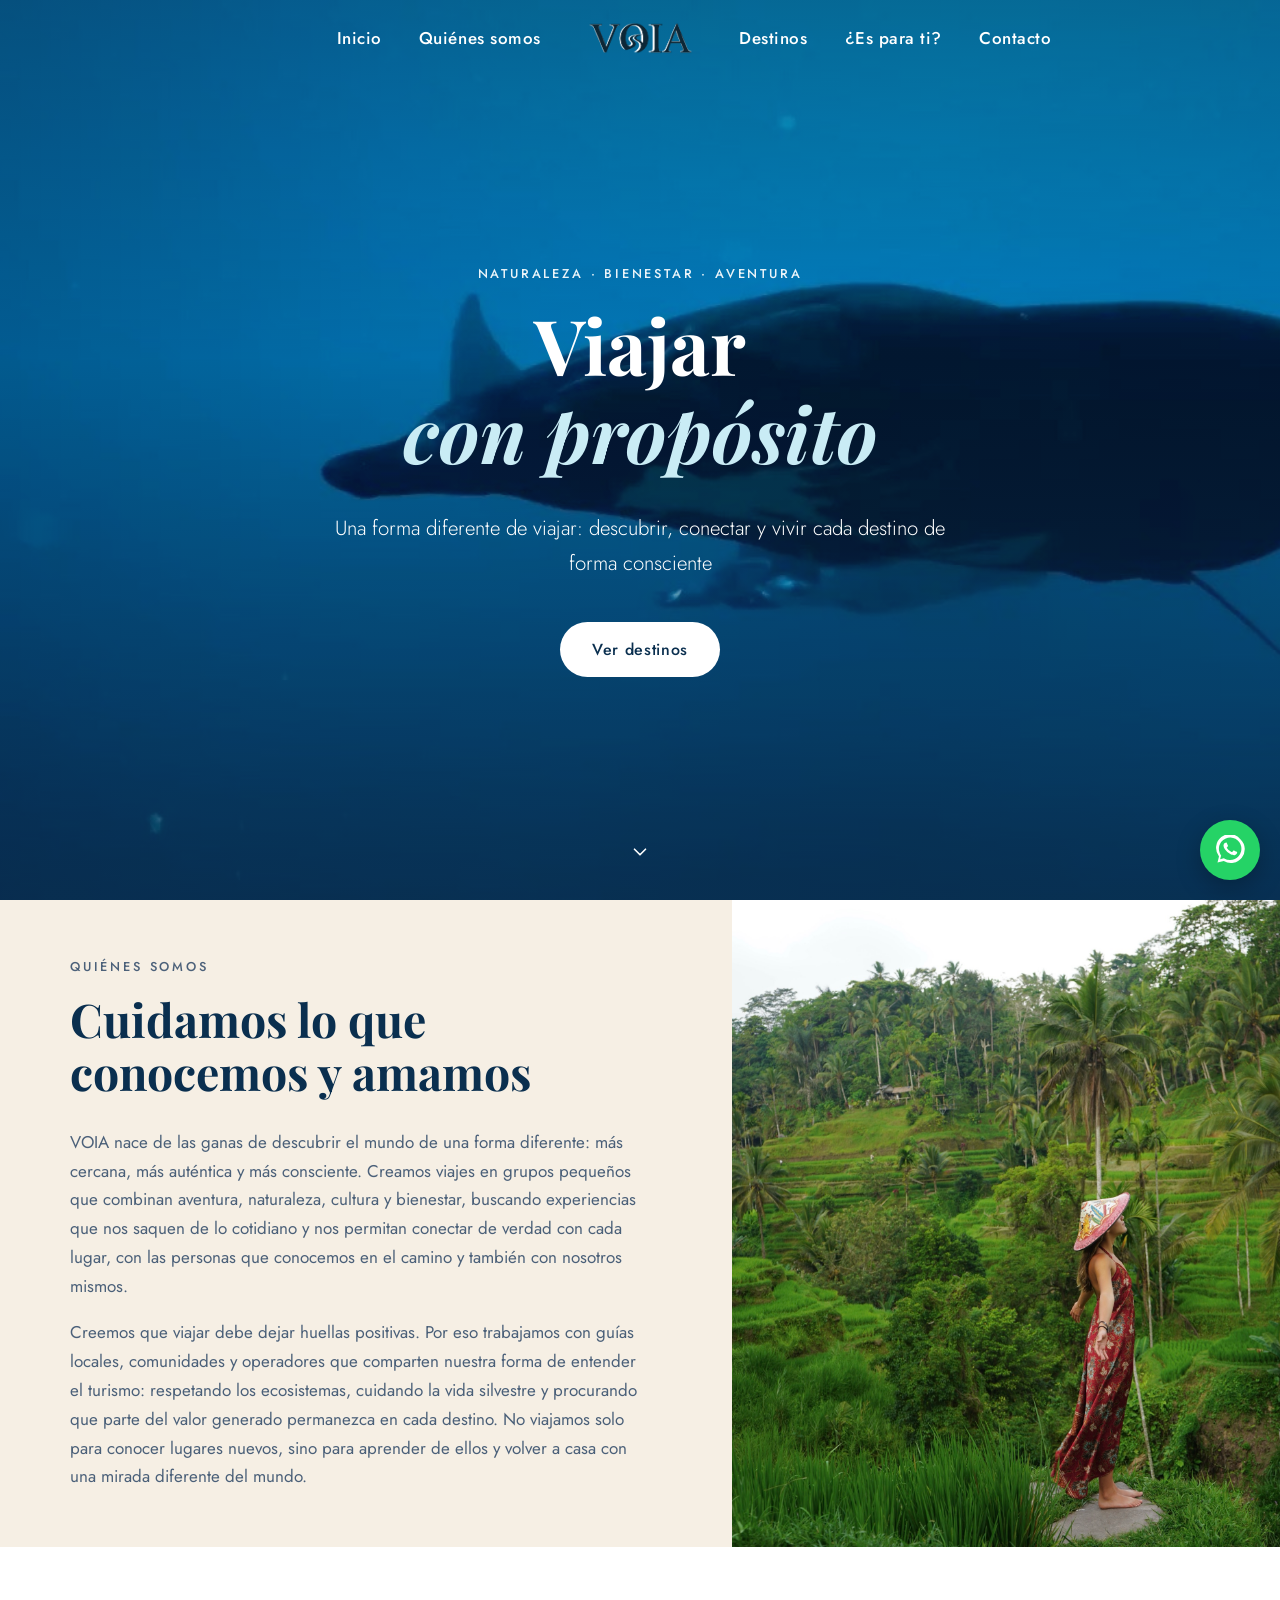
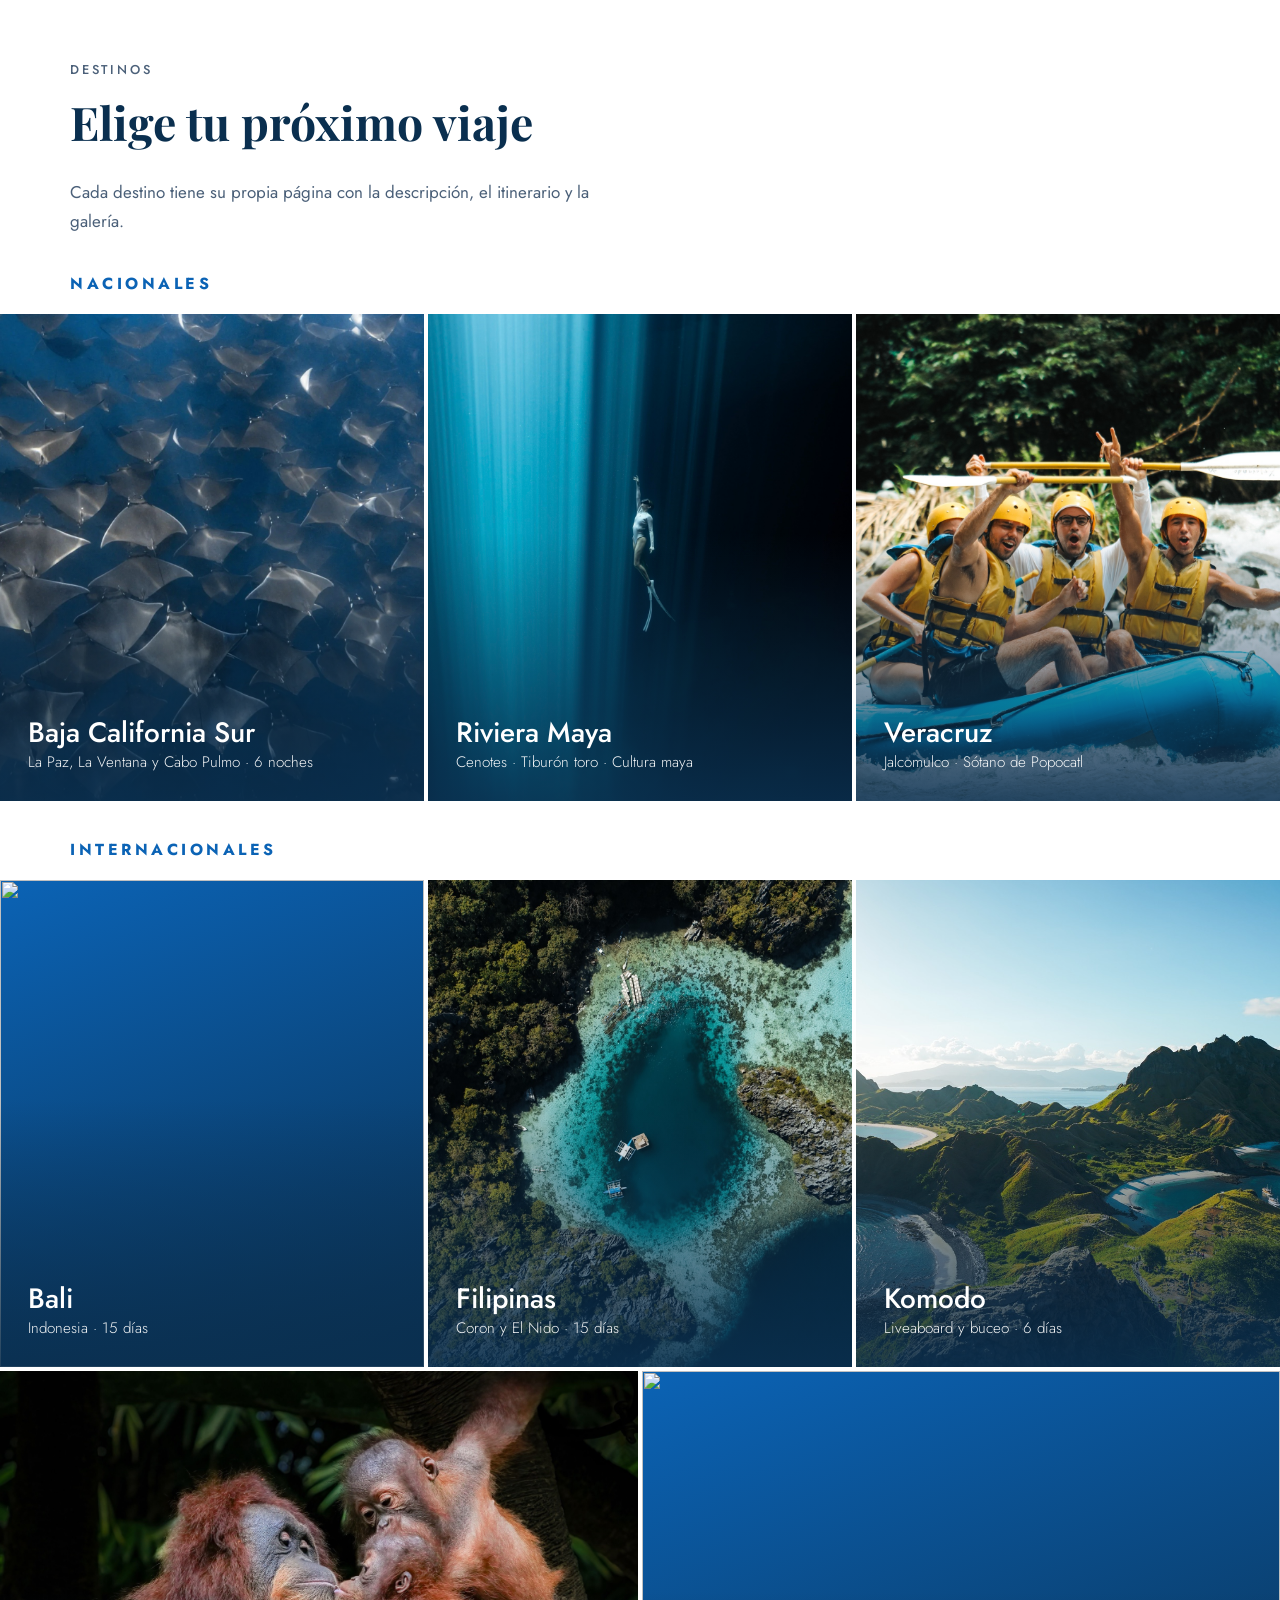
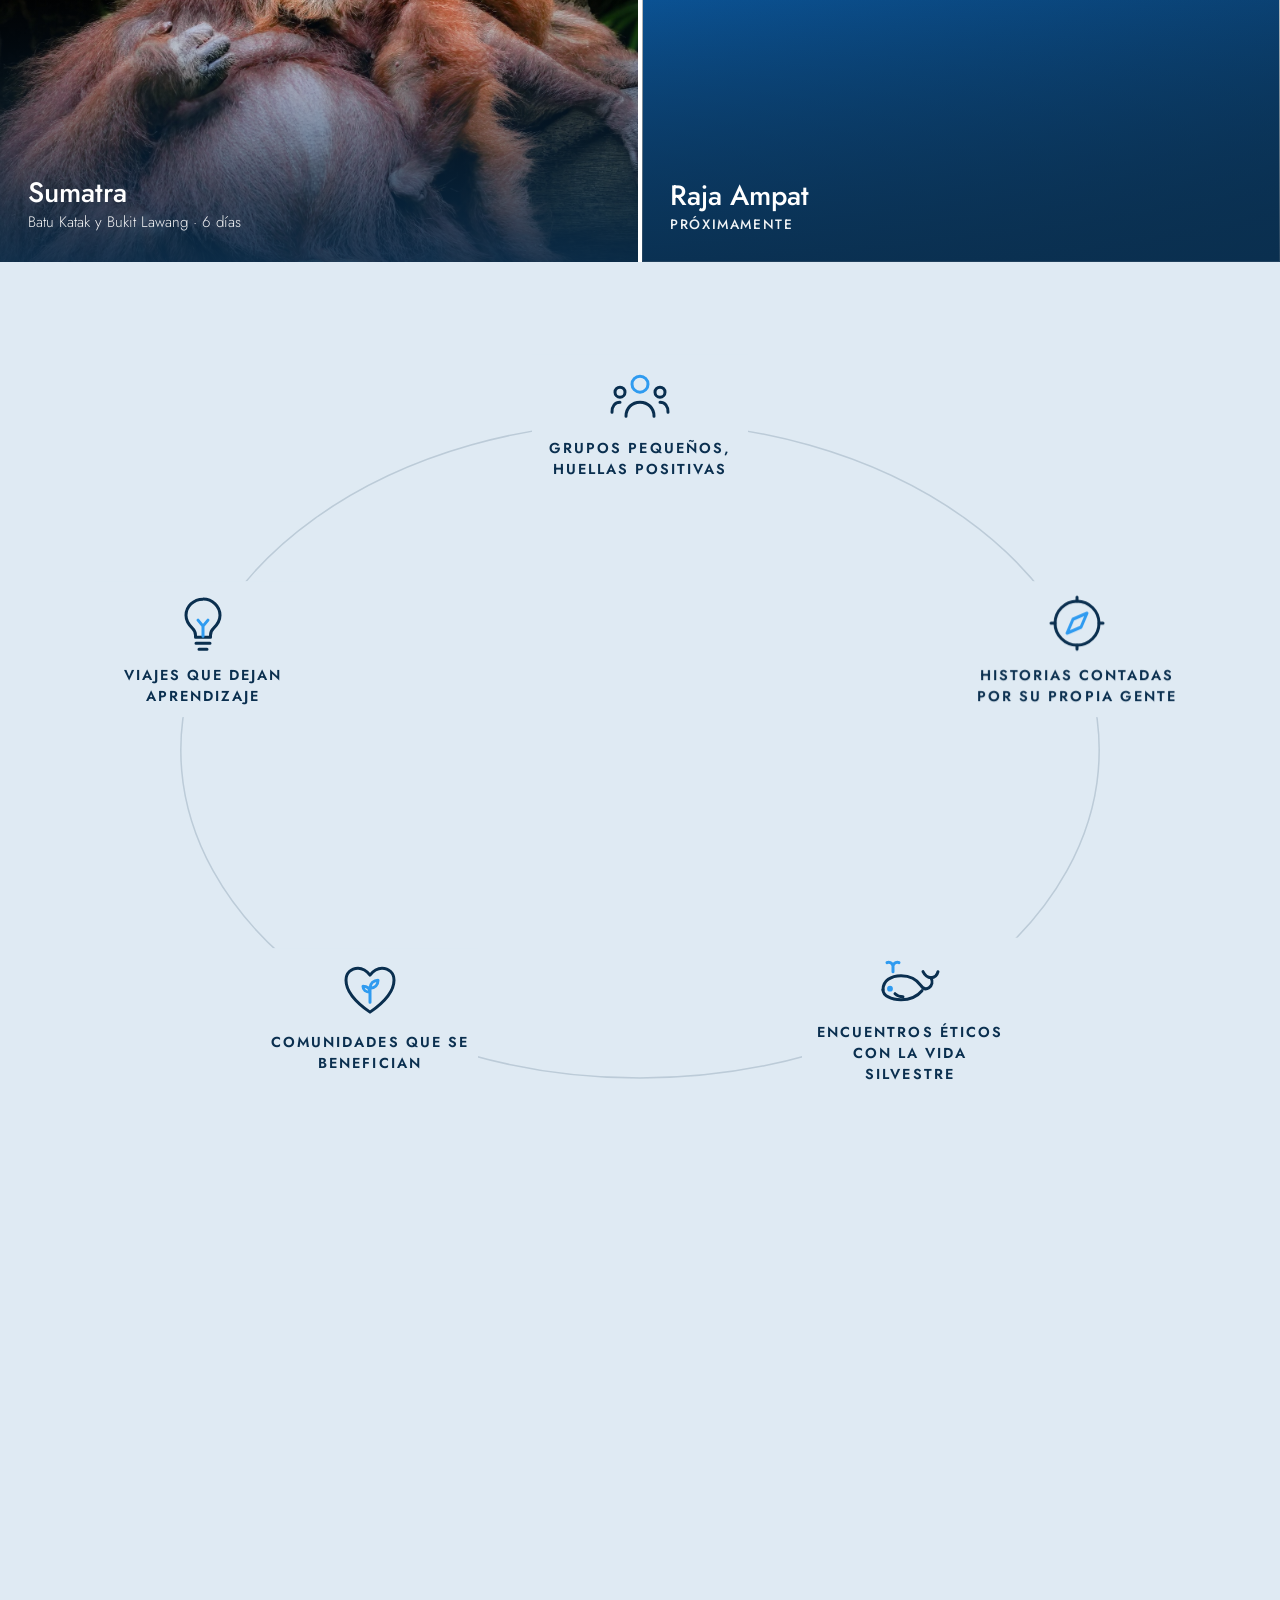
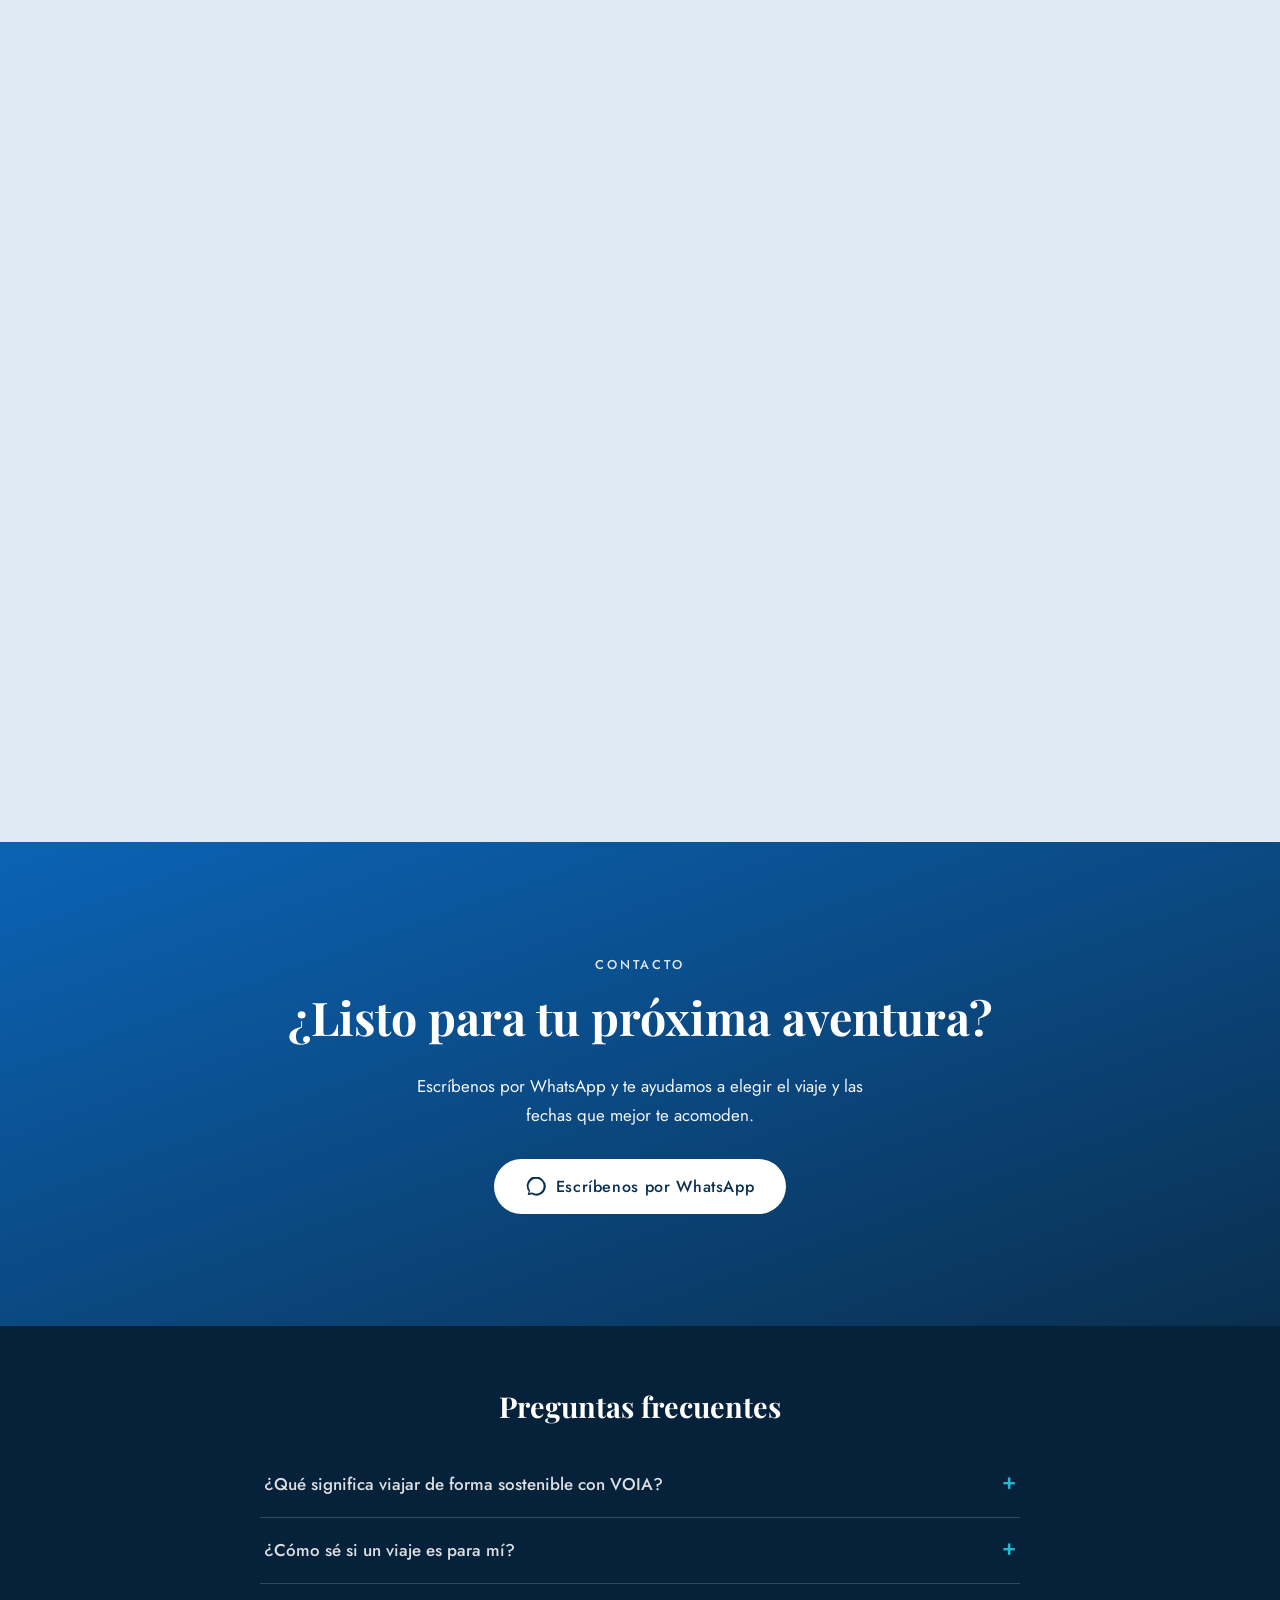
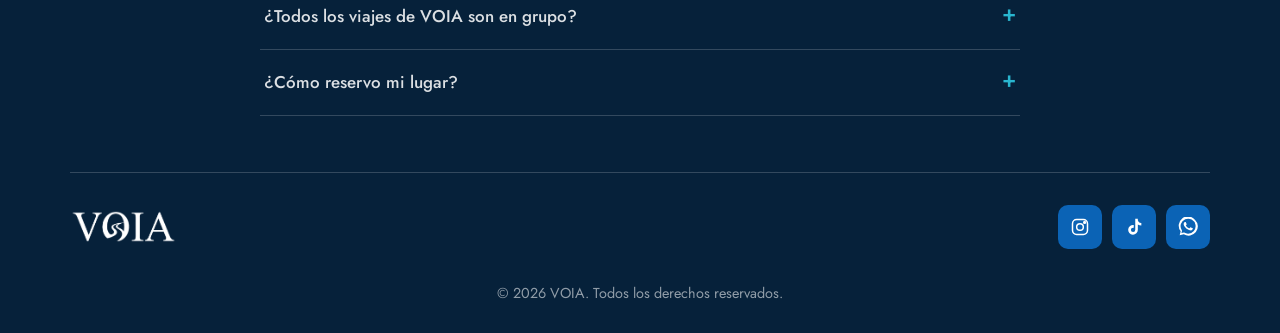
==== commit 4d7e9ec4: "Add Open Graph preview tags and social preview image Co-Authored-By: Claude Haiku 5.5 <noreply@anthr" ====
--- a/index.html
+++ b/index.html
@@ -4,7 +4,17 @@
   <meta charset="UTF-8">
   <meta name="viewport" content="width=device-width, initial-scale=1">
   <title>VOIA | Viajar con sentido</title>
-  <meta name="description" content="VOIA organiza viajes en grupos pequeños para reconectar con la naturaleza: Baja California Sur, Riviera Maya, Veracruz, Bali, Filipinas, Raja Ampat, Sumatra y Komodo.">
+  <meta property="og:type" content="website">
+  <meta property="og:url" content="https://voiaviajar.com/">
+  <meta property="og:title" content="VOIA | Viajar con sentido">
+  <meta property="og:description" content="Viajes en grupos pequeños de naturaleza, océano y aventura.">
+  <meta property="og:image" content="https://voiaviajar.com/media/og-voia.jpg">
+  <meta property="og:image:width" content="1200">
+  <meta property="og:image:height" content="630">
+  <meta property="og:site_name" content="VOIA">
+  <meta property="og:locale" content="es_MX">
+  <meta name="twitter:card" content="summary_large_image">
+  <meta name="description" content="VOIA organiza viajes en grupos pequeños para viajar con propósito:Baja California Sur, Riviera Maya, Veracruz, Bali, Filipinas, Raja Ampat, Sumatra y Komodo.">
   <meta name="theme-color" content="#0a2f4f">
   <link rel="preconnect" href="https://fonts.googleapis.com">
   <link rel="preconnect" href="https://fonts.gstatic.com" crossorigin>
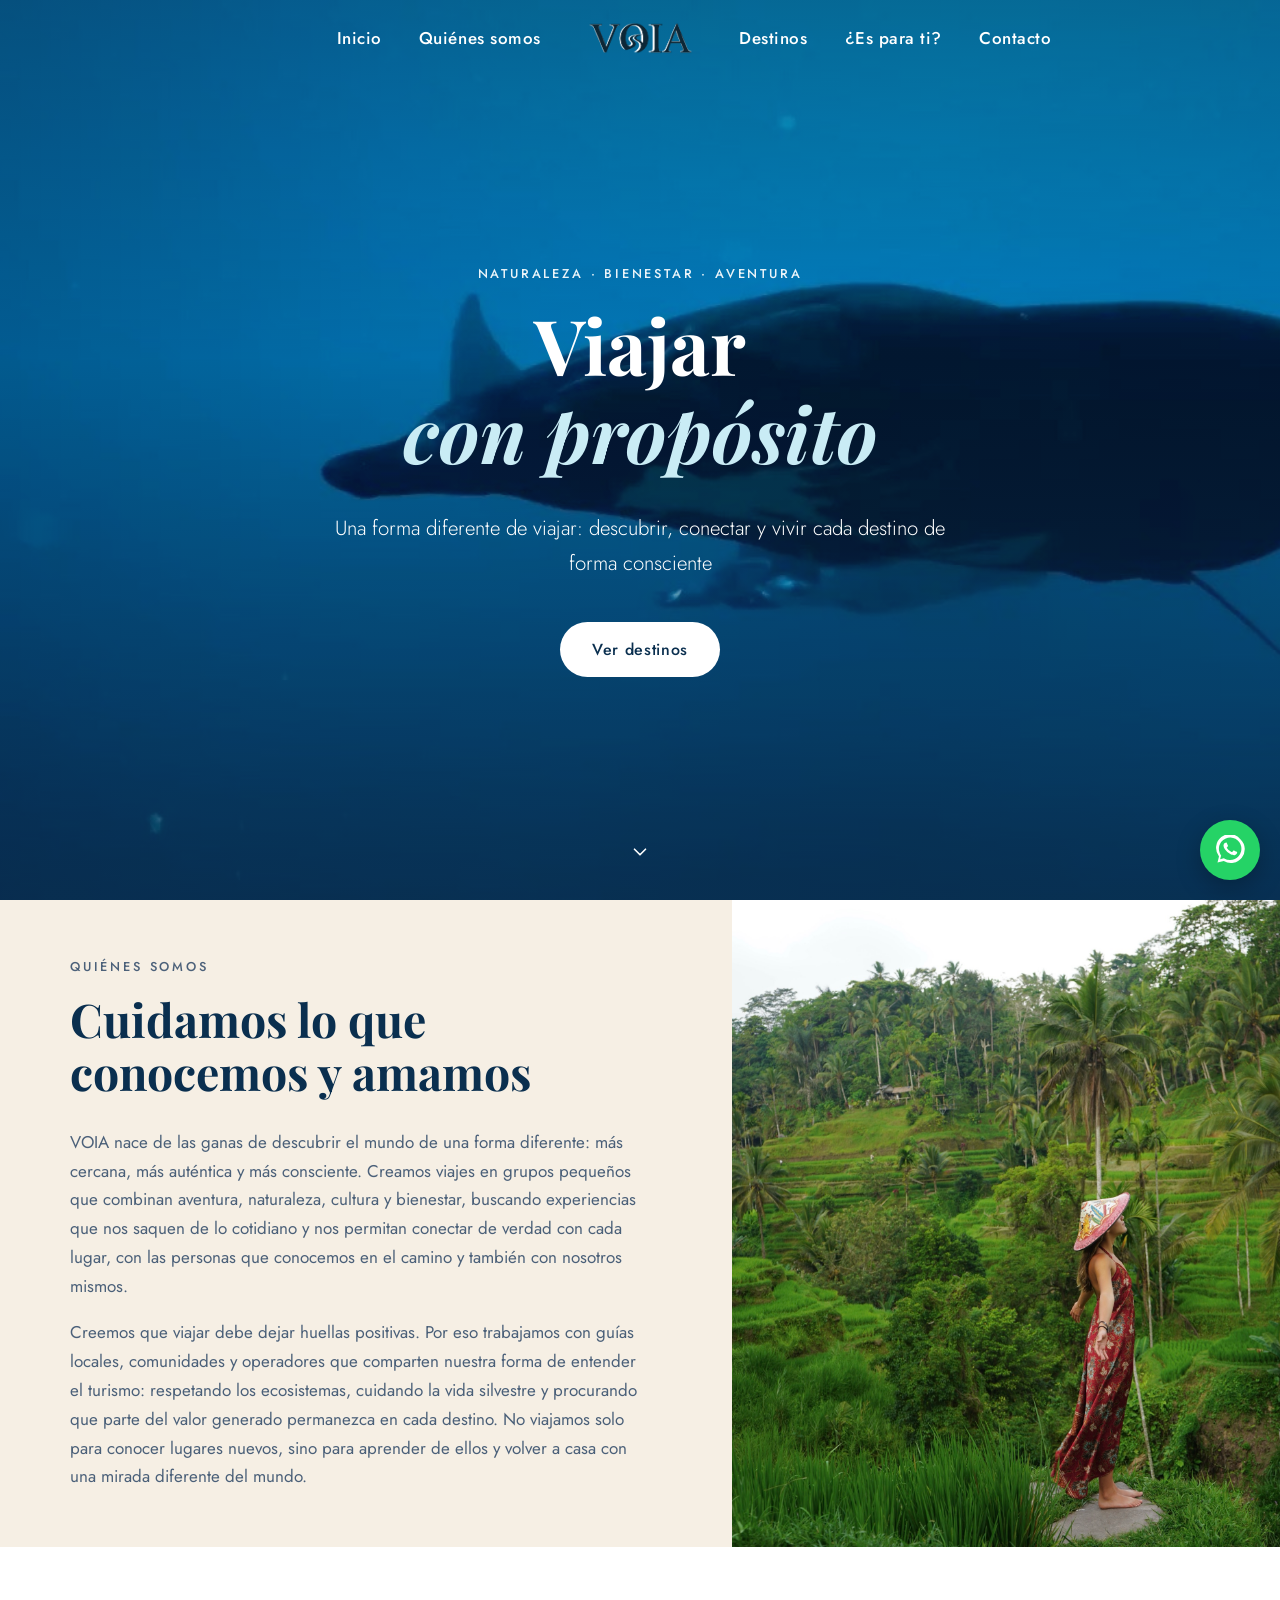
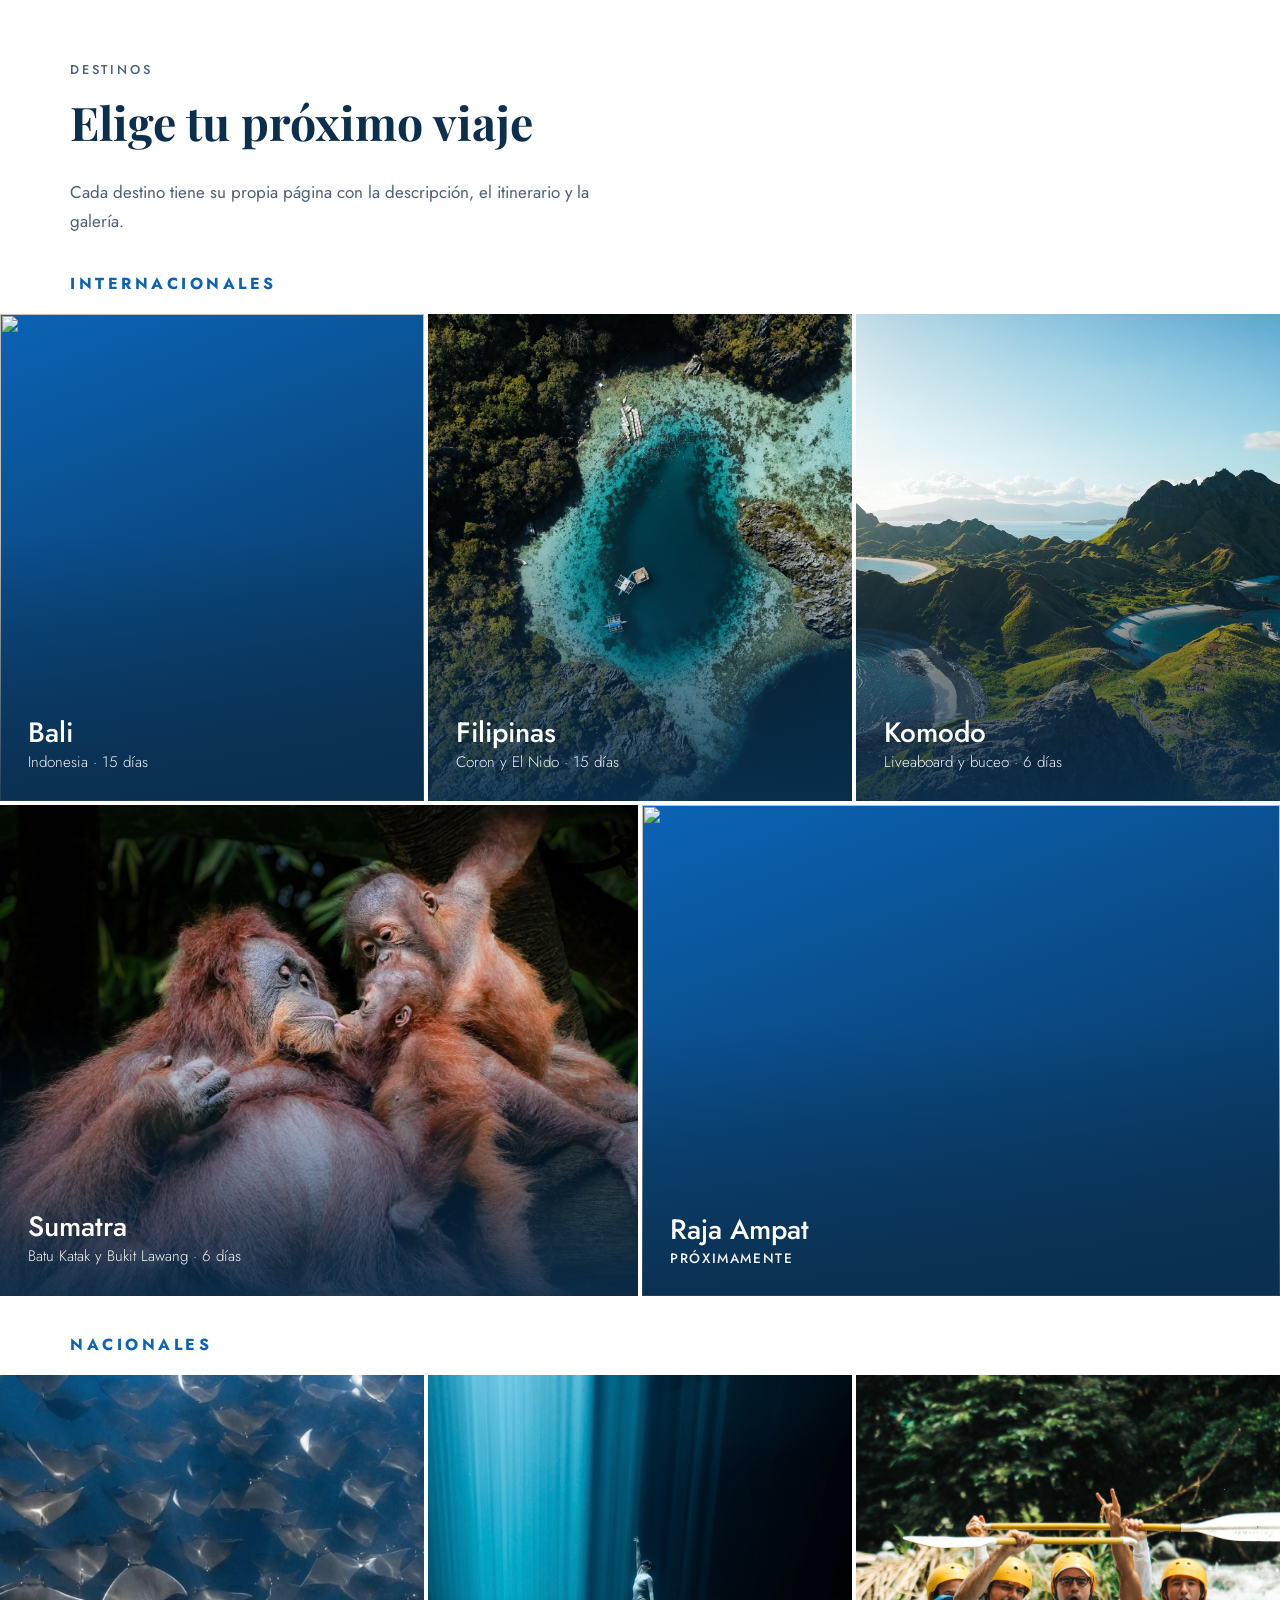
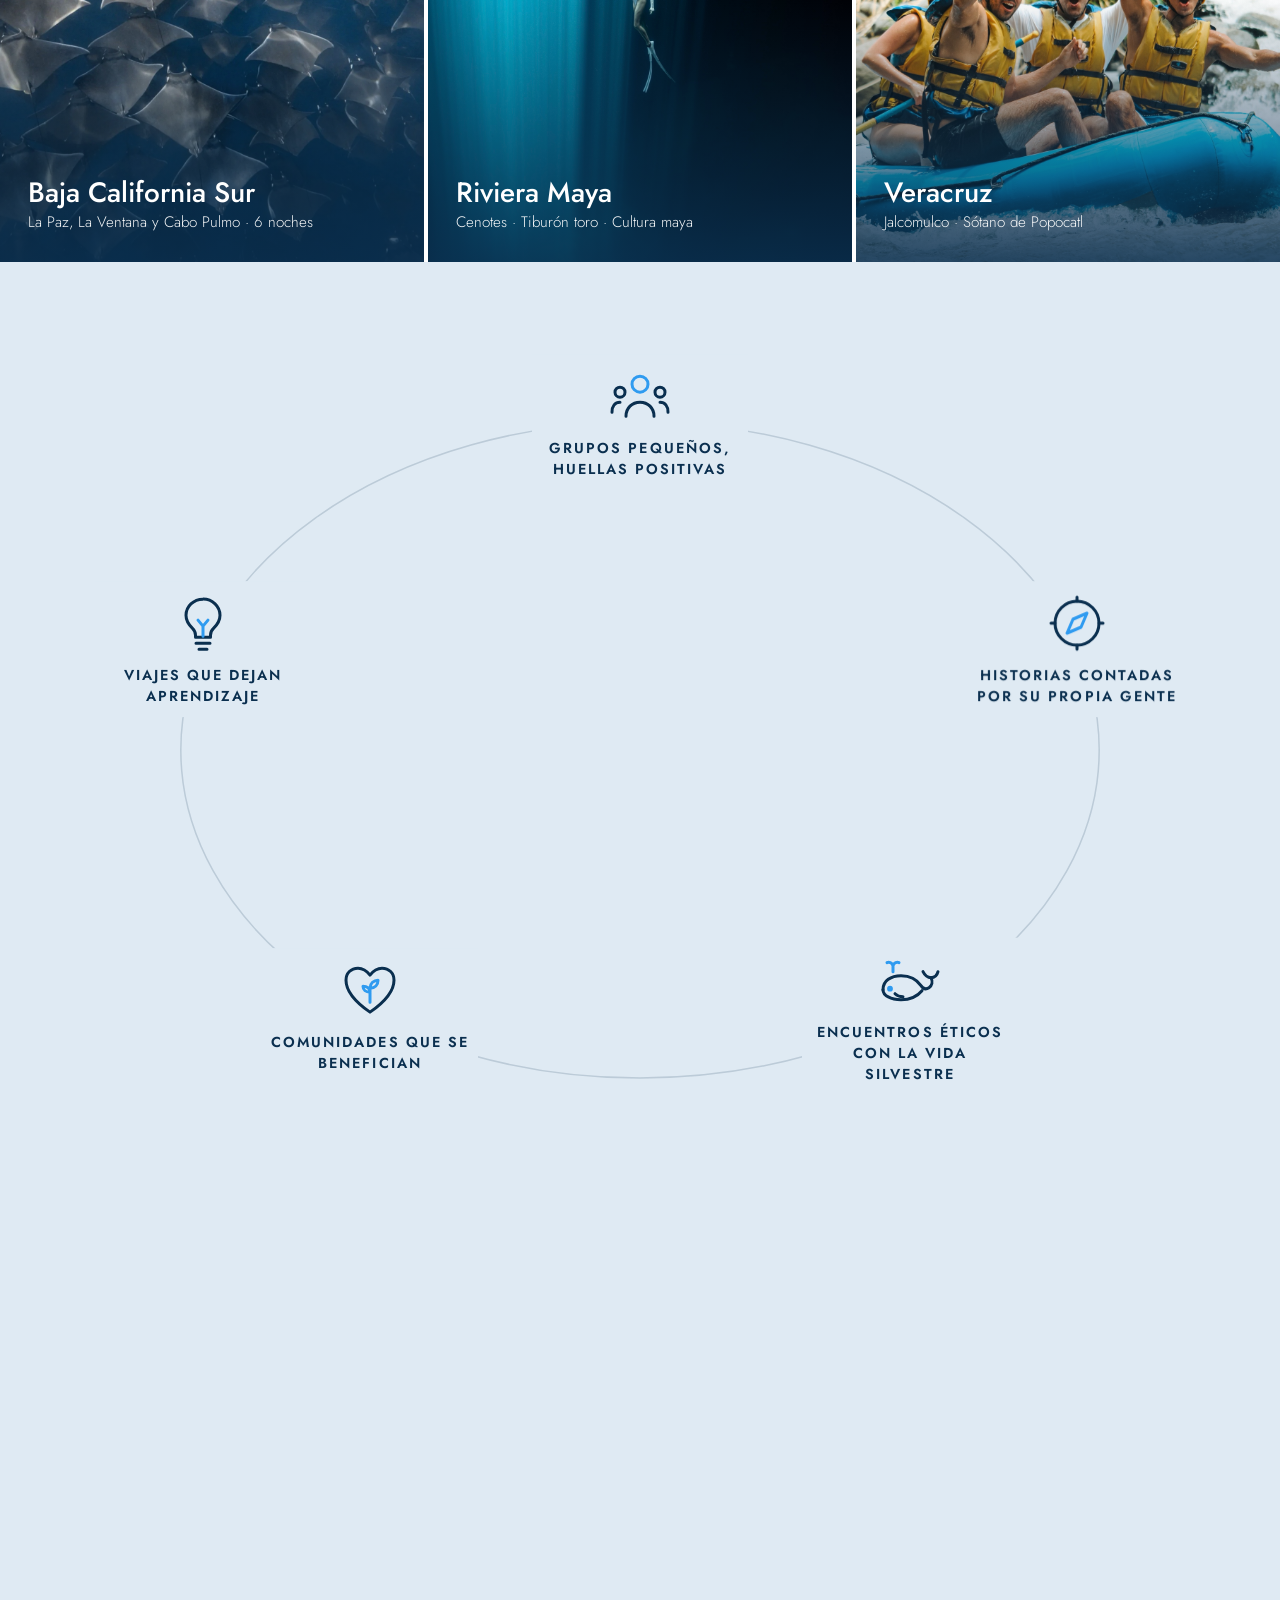
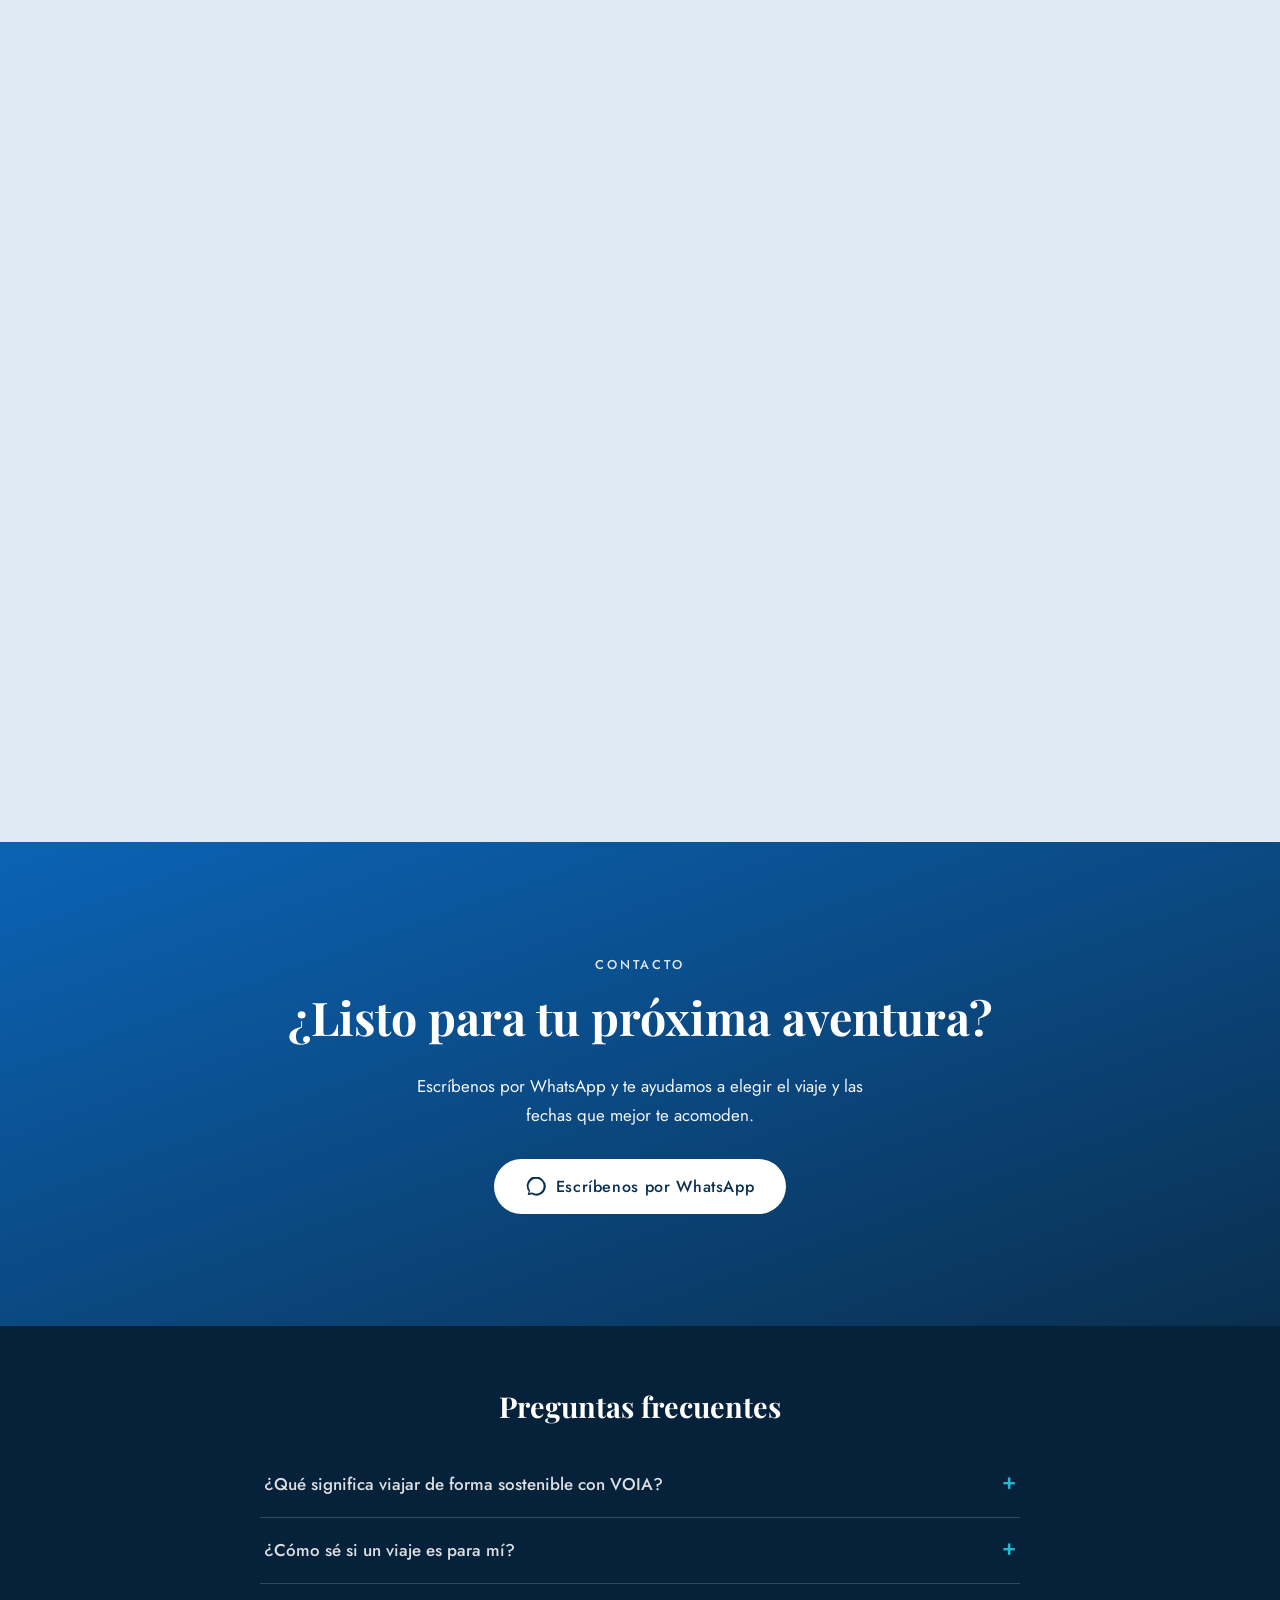
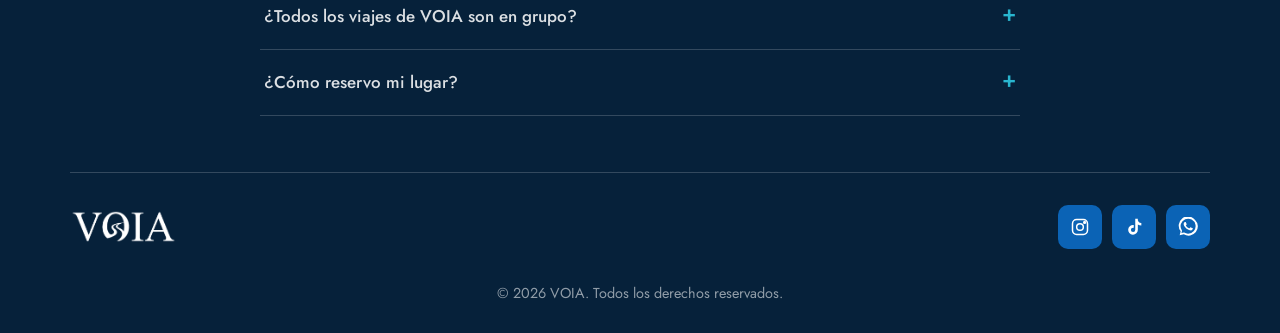
==== commit 3cdcec57: "Home: show international destinations before national ones Co-Authored-By: Claude Haiku 5.5 <noreply" ====
--- a/index.html
+++ b/index.html
@@ -3,19 +3,19 @@
 <head>
   <meta charset="UTF-8">
   <meta name="viewport" content="width=device-width, initial-scale=1">
-  <title>VOIA | Viajar con sentido</title>
+  <title>VOIA | viajar con propósito</title>
   <meta property="og:type" content="website">
   <meta property="og:url" content="https://voiaviajar.com/">
-  <meta property="og:title" content="VOIA | Viajar con sentido">
+  <meta property="og:title" content="VOIA | viajar con propósito">
   <meta property="og:description" content="Viajes en grupos pequeños de naturaleza, océano y aventura.">
-  <meta property="og:image" content="https://voiaviajar.com/media/og-voia.jpg">
+  <meta property="og:image" content="https://voiaviajar.com/media/og-voia-v2.jpg">
   <meta property="og:image:width" content="1200">
   <meta property="og:image:height" content="630">
   <meta property="og:site_name" content="VOIA">
   <meta property="og:locale" content="es_MX">
   <meta name="twitter:card" content="summary_large_image">
-  <meta name="description" content="VOIA organiza viajes en grupos pequeños para viajar con propósito:Baja California Sur, Riviera Maya, Veracruz, Bali, Filipinas, Raja Ampat, Sumatra y Komodo.">
-  <meta name="theme-color" content="#0a2f4f">
+  <meta name="description" content="VOIA organiza viajes en grupos pequeños para viajar con propósito: Baja California Sur, Riviera Maya, Veracruz, Bali, Filipinas, Raja Ampat, Sumatra y Komodo.">
+  <meta name="theme-color" content="#0E4457">
   <link rel="preconnect" href="https://fonts.googleapis.com">
   <link rel="preconnect" href="https://fonts.gstatic.com" crossorigin>
   <link href="https://fonts.googleapis.com/css2?family=Jost:wght@300;400;500;600&family=Playfair+Display:ital,wght@0,500;0,700;1,500&display=swap" rel="stylesheet">
@@ -72,11 +72,11 @@
         <p>Cada destino tiene su propia página con la descripción, el itinerario y la galería.</p>
       </div>
 
+      <h3 class="group-title container">Internacionales</h3>
+      <div class="grid" id="gridInternacionales"></div>
+
       <h3 class="group-title container">Nacionales</h3>
       <div class="grid" id="gridNacionales"></div>
-
-      <h3 class="group-title container">Internacionales</h3>
-      <div class="grid" id="gridInternacionales"></div>
     </section>
 
     <!-- ============ VALOR DIFERENCIAL ============ -->
